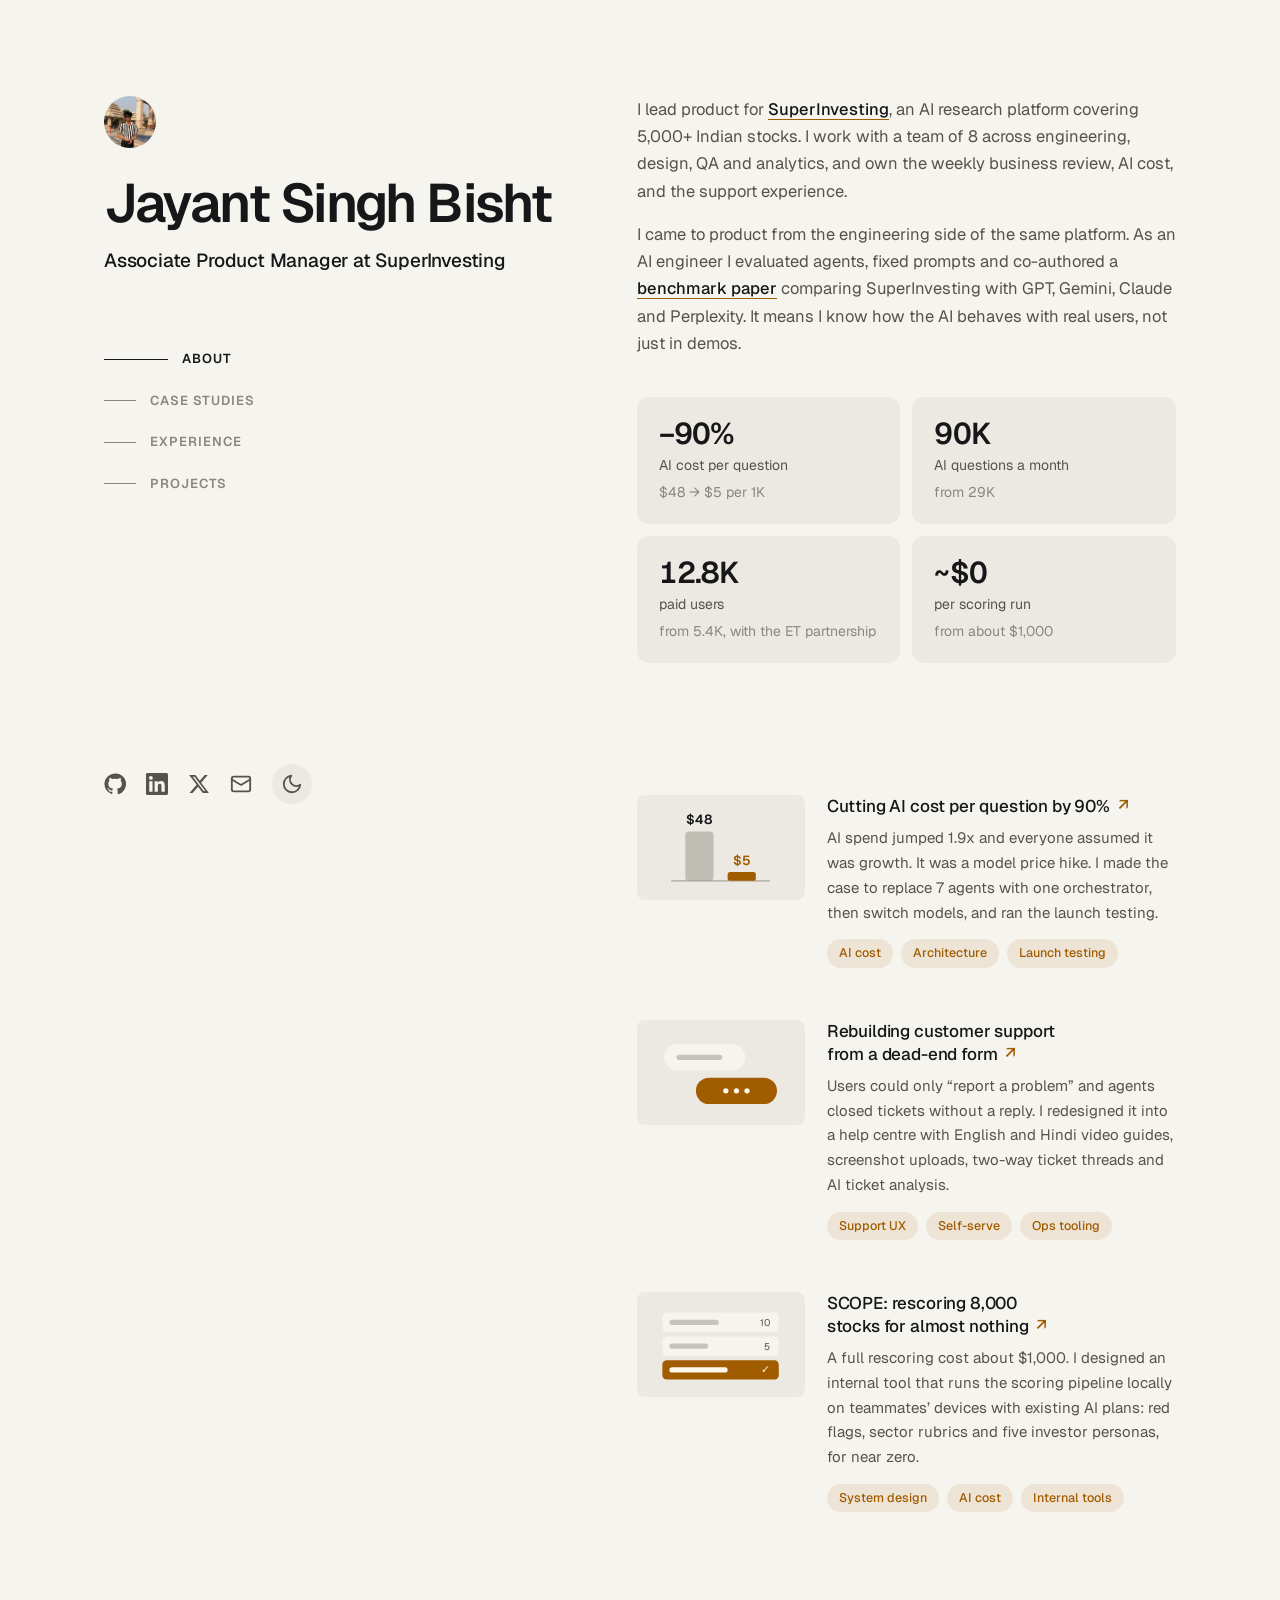
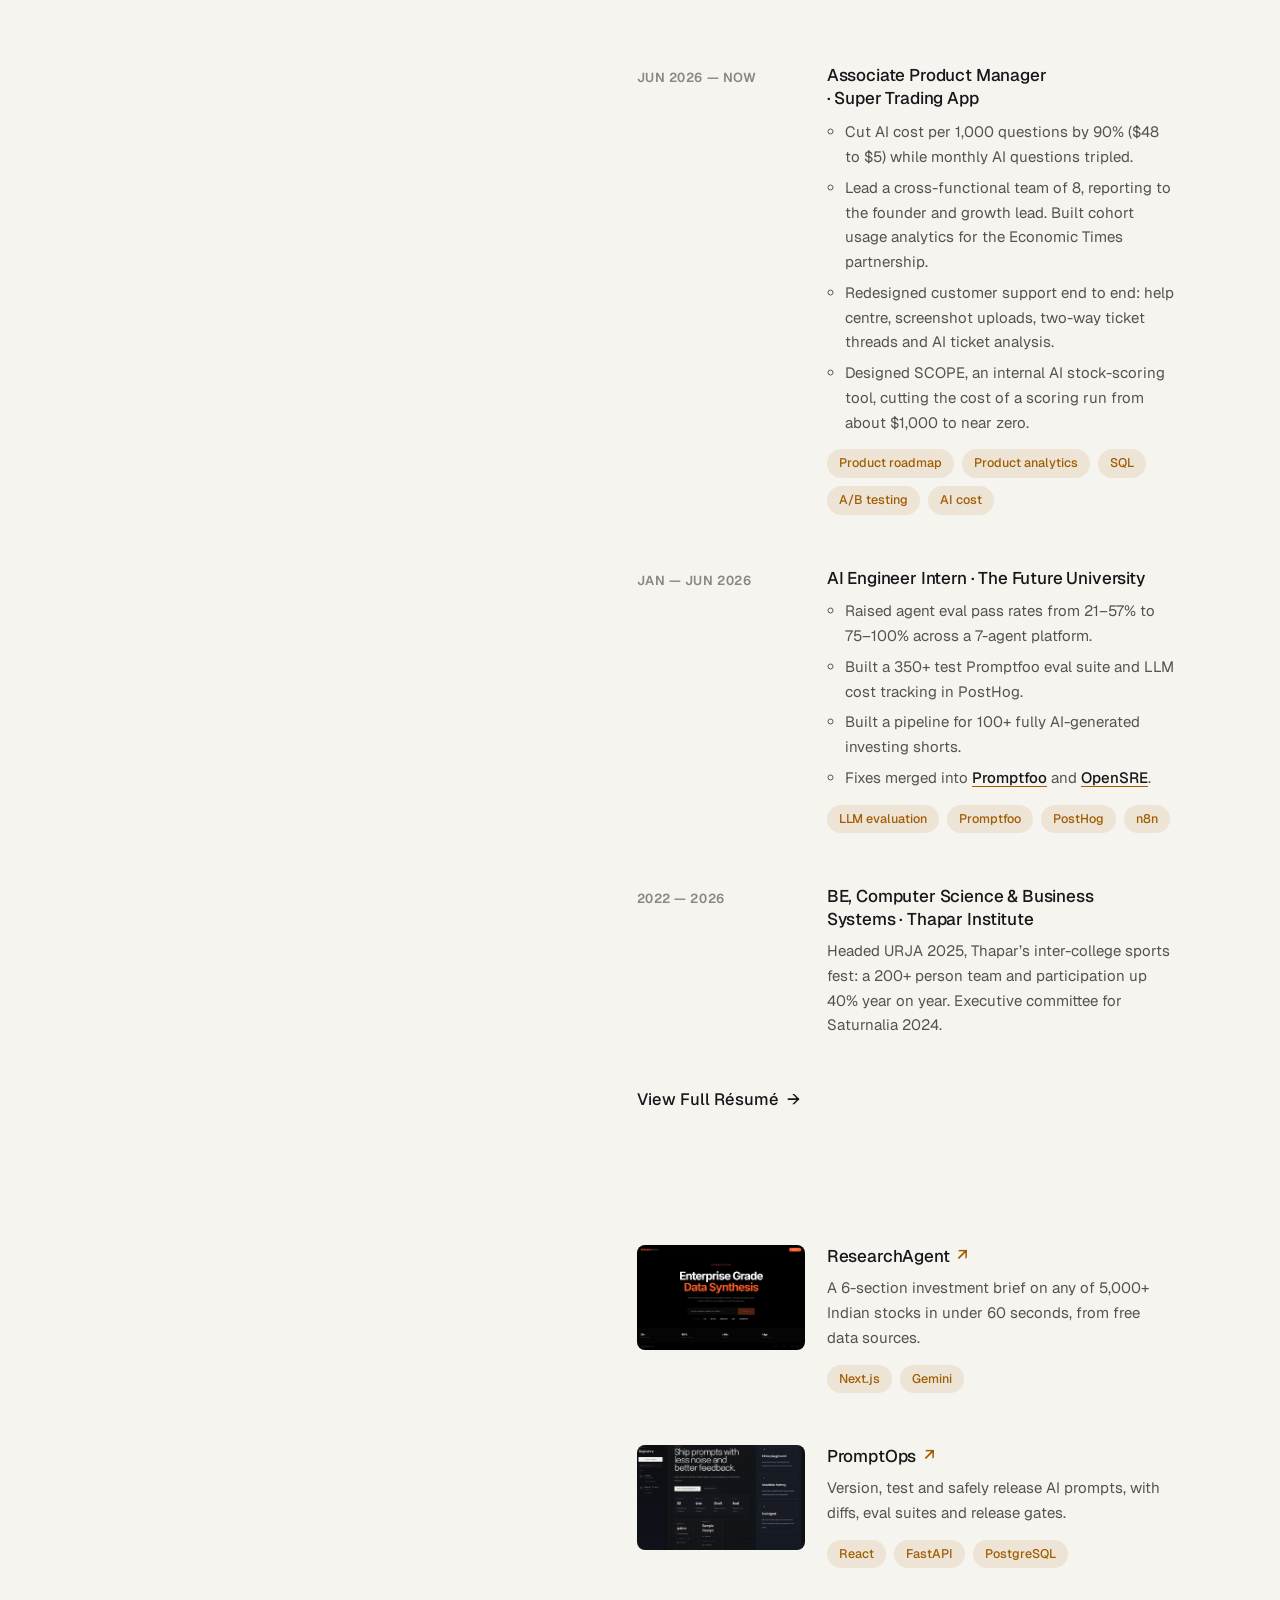
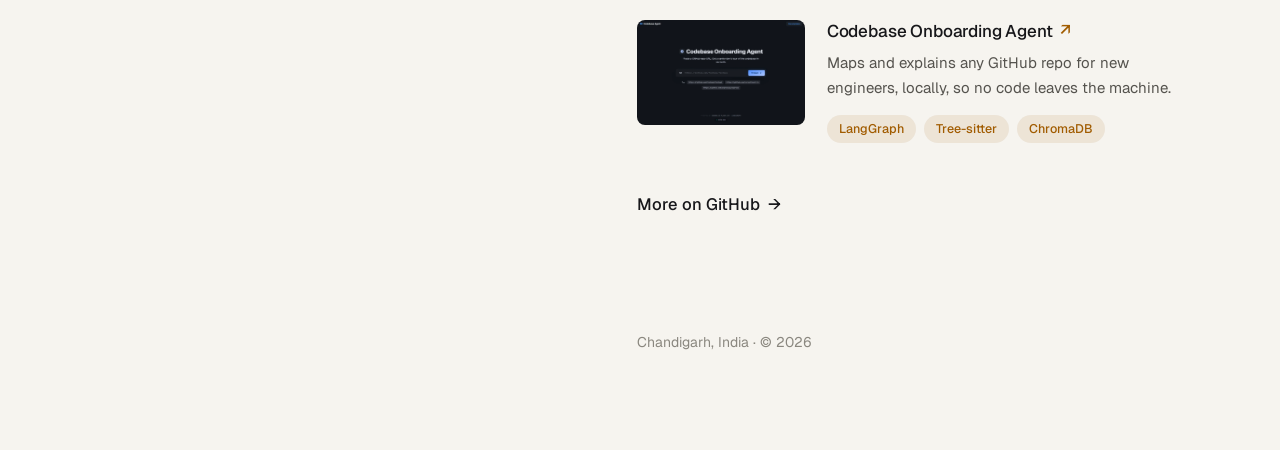
==== index.html @ 4f61b699 "Add link-preview image and social meta tags Co-Authored-By: Claude Opus 5.5 <noreply@anthropic.com>" ====
<!doctype html>
<html lang="en">
<head>
  <meta charset="utf-8" />
  <meta name="viewport" content="width=device-width, initial-scale=1" />
  <title>Jayant Singh Bisht</title>
  <meta name="description" content="Associate Product Manager at SuperInvesting, an AI research platform for 5,000+ Indian stocks." />
  <meta property="og:title" content="Jayant Singh Bisht" />
  <meta property="og:description" content="Associate Product Manager at SuperInvesting, an AI research platform for 5,000+ Indian stocks." />
  <meta property="og:type" content="website" />
  <meta property="og:url" content="https://jayantsinghbisht.vercel.app/" />
  <meta property="og:image" content="https://jayantsinghbisht.vercel.app/og.jpg" />
  <meta property="og:image:width" content="1200" />
  <meta property="og:image:height" content="627" />
  <meta name="twitter:card" content="summary_large_image" />
  <meta name="twitter:image" content="https://jayantsinghbisht.vercel.app/og.jpg" />
  <meta name="theme-color" content="#0c0d0f" />
  <script>try{const t=localStorage.getItem("theme");if(t==="light"||t==="dark")document.documentElement.dataset.theme=t}catch(e){}</script>
  <link rel="preconnect" href="https://fonts.googleapis.com" />
  <link rel="preconnect" href="https://fonts.gstatic.com" crossorigin />
  <link href="https://fonts.googleapis.com/css2?family=Geist:wght@400;500;600&display=swap" rel="stylesheet" />
  <link rel="stylesheet" href="/styles.css" />
  <link rel="icon" href="/img/jayant.jpg" />
  <script src="/site.js" defer></script>
</head>
<body>
<a class="skip" href="#main">Skip to Content</a>

<div class="shell">
  <header class="side" data-stagger>
    <div>
      <div class="who" data-reveal>
        <img src="/img/jayant.jpg" width="52" height="52" alt="" />
      </div>
      <h1 data-reveal>Jayant Singh Bisht</h1>
      <p class="role" data-reveal>Associate Product Manager at SuperInvesting</p>
      <nav aria-label="Sections">
        <ul class="toc" data-reveal>
          <li><a href="#about">About</a></li>
          <li><a href="#work">Case Studies</a></li>
          <li><a href="#experience">Experience</a></li>
          <li><a href="#projects">Projects</a></li>
        </ul>
      </nav>
    </div>
    <ul class="socials" aria-label="Elsewhere" data-reveal>
      <li><a href="https://github.com/KindaJayant" target="_blank" rel="noopener" aria-label="GitHub"><svg viewBox="0 0 24 24" fill="currentColor" aria-hidden="true"><path d="M12 .5a11.5 11.5 0 0 0-3.64 22.41c.58.1.79-.25.79-.56v-2c-3.2.7-3.88-1.37-3.88-1.37-.52-1.33-1.28-1.69-1.28-1.69-1.05-.71.08-.7.08-.7 1.16.08 1.77 1.19 1.77 1.19 1.03 1.77 2.71 1.26 3.37.96.1-.75.4-1.26.73-1.55-2.55-.29-5.24-1.28-5.24-5.69 0-1.26.45-2.28 1.18-3.09-.12-.29-.51-1.46.11-3.05 0 0 .97-.31 3.17 1.18a11 11 0 0 1 5.77 0c2.2-1.49 3.17-1.18 3.17-1.18.63 1.59.23 2.76.11 3.05.74.81 1.18 1.83 1.18 3.09 0 4.42-2.69 5.39-5.26 5.68.41.36.78 1.06.78 2.14v3.17c0 .31.21.67.8.56A11.5 11.5 0 0 0 12 .5Z"/></svg></a></li>
      <li><a href="https://www.linkedin.com/in/jayantsinghbisht/" target="_blank" rel="noopener" aria-label="LinkedIn"><svg viewBox="0 0 24 24" fill="currentColor" aria-hidden="true"><path d="M20.45 20.45h-3.56v-5.57c0-1.33-.02-3.04-1.85-3.04-1.86 0-2.14 1.45-2.14 2.95v5.66H9.35V9h3.41v1.56h.05c.48-.9 1.64-1.85 3.37-1.85 3.6 0 4.27 2.37 4.27 5.46v6.28ZM5.34 7.43a2.06 2.06 0 1 1 0-4.13 2.06 2.06 0 0 1 0 4.13ZM7.12 20.45H3.56V9h3.56v11.45ZM22.22 0H1.77C.79 0 0 .77 0 1.73v20.54C0 23.23.79 24 1.77 24h20.45c.98 0 1.78-.77 1.78-1.73V1.73C24 .77 23.2 0 22.22 0Z"/></svg></a></li>
      <li><a href="https://x.com/kindajayant" target="_blank" rel="noopener" aria-label="X"><svg viewBox="0 0 24 24" fill="currentColor" aria-hidden="true"><path d="M18.24 2.25h3.31l-7.23 8.26 8.5 11.24h-6.66l-5.21-6.82-5.97 6.82H1.67l7.73-8.84L1.25 2.25h6.83l4.71 6.23 5.45-6.23Zm-1.16 17.52h1.83L7.08 4.13H5.12l11.96 15.64Z"/></svg></a></li>
      <li><a href="mailto:iamjayant246@gmail.com" aria-label="Email"><svg viewBox="0 0 24 24" fill="none" stroke="currentColor" stroke-width="2" stroke-linecap="round" stroke-linejoin="round" aria-hidden="true"><rect x="2" y="4" width="20" height="16" rx="2"/><path d="m22 7-10 6L2 7"/></svg></a></li>
      <li><button class="theme-toggle" type="button" aria-label="Switch theme"><svg class="moon" viewBox="0 0 24 24" fill="none" stroke="currentColor" stroke-width="2" stroke-linecap="round" stroke-linejoin="round" aria-hidden="true"><path d="M21 12.8A9 9 0 1 1 11.2 3a7 7 0 0 0 9.8 9.8Z"/></svg><svg class="sun" viewBox="0 0 24 24" fill="none" stroke="currentColor" stroke-width="2" stroke-linecap="round" stroke-linejoin="round" aria-hidden="true"><circle cx="12" cy="12" r="4"/><path d="M12 2v2M12 20v2M4.9 4.9l1.4 1.4M17.7 17.7l1.4 1.4M2 12h2M20 12h2M4.9 19.1l1.4-1.4M17.7 6.3l1.4-1.4"/></svg></button></li>
    </ul>
  </header>

  <main id="main" class="content">
    <section id="about" class="block about" aria-label="About" data-stagger>
      <h2 class="block-title">About</h2>
      <p data-reveal>I lead product for <a href="https://superinvesting.ai" target="_blank" rel="noopener" translate="no">SuperInvesting</a>, an AI research platform covering 5,000+ Indian stocks. I work with a team of 8 across engineering, design, QA and analytics, and own the weekly business review, AI cost, and the support experience.</p>
      <p data-reveal>I came to product from the engineering side of the same platform. As an AI engineer I evaluated agents, fixed prompts and co-authored a <a href="https://arxiv.org/abs/2603.08704" target="_blank" rel="noopener">benchmark paper</a> comparing SuperInvesting with GPT, Gemini, Claude and Perplexity. It means I know how the AI behaves with real users, not just in demos.</p>
      <div class="stats" data-reveal>
        <div class="stat"><strong class="num">−90%</strong><span>AI cost per question <span class="was">$48 → $5 per 1K</span></span></div>
        <div class="stat"><strong class="num">90K</strong><span>AI questions a month <span class="was">from 29K</span></span></div>
        <div class="stat"><strong class="num">12.8K</strong><span>paid users <span class="was">from 5.4K, with the ET partnership</span></span></div>
        <div class="stat"><strong class="num">~$0</strong><span>per scoring run <span class="was">from about $1,000</span></span></div>
      </div>
    </section>

    <section id="work" class="block" aria-label="Case studies">
      <h2 class="block-title">Case Studies</h2>
      <ul class="cards" data-stagger>
        <li class="card" data-reveal>
          <div class="thumb viz" aria-hidden="true"><svg viewBox="0 0 160 100" aria-hidden="true"><line class="line" x1="24" y1="86" x2="136" y2="86"/><rect class="mute" x="40" y="30" width="32" height="56" rx="4"/><text class="big" x="56" y="22" text-anchor="middle" font-size="15">$48</text><rect class="acc" x="88" y="76" width="32" height="10" rx="3"/><text class="acc-t" x="104" y="68" text-anchor="middle" font-size="15">$5</text></svg></div>
          <div>
            <h3><a href="/case-studies/ai-cost.html">Cutting AI cost per question by 90% <span class="arrow" aria-hidden="true">↗</span></a></h3>
            <p>AI spend jumped 1.9x and everyone assumed it was growth. It was a model price hike. I made the case to replace 7 agents with one orchestrator, then switch models, and ran the launch testing.</p>
            <ul class="chips"><li>AI cost</li><li>Architecture</li><li>Launch testing</li></ul>
          </div>
        </li>
        <li class="card" data-reveal>
          <div class="thumb viz" aria-hidden="true"><svg viewBox="0 0 160 100" aria-hidden="true"><rect class="tile" x="16" y="16" width="92" height="30" rx="15"/><rect class="mute" x="30" y="28" width="52" height="6" rx="3"/><rect class="acc" x="52" y="54" width="92" height="30" rx="15"/><circle class="dot" cx="86" cy="69" r="3"/><circle class="dot" cx="98" cy="69" r="3"/><circle class="dot" cx="110" cy="69" r="3"/></svg></div>
          <div>
            <h3><a href="/case-studies/help-support.html">Rebuilding customer support from a dead-end form <span class="arrow" aria-hidden="true">↗</span></a></h3>
            <p>Users could only “report a problem” and agents closed tickets without a reply. I redesigned it into a help centre with English and Hindi video guides, screenshot uploads, two-way ticket threads and AI ticket analysis.</p>
            <ul class="chips"><li>Support UX</li><li>Self-serve</li><li>Ops tooling</li></ul>
          </div>
        </li>
        <li class="card" data-reveal>
          <div class="thumb viz" aria-hidden="true"><svg viewBox="0 0 160 100" aria-hidden="true"><rect class="tile" x="14" y="12" width="132" height="22" rx="5"/><text x="136" y="27" text-anchor="end" font-size="11">10</text><rect class="mute" x="22" y="20" width="56" height="6" rx="3"/><rect class="tile" x="14" y="39" width="132" height="22" rx="5"/><text x="136" y="54" text-anchor="end" font-size="11">5</text><rect class="mute" x="22" y="47" width="44" height="6" rx="3"/><rect class="acc" x="14" y="66" width="132" height="22" rx="5"/><text class="on-acc" x="136" y="81" text-anchor="end" font-size="12">✓</text><rect class="dot" x="22" y="74" width="66" height="6" rx="3"/></svg></div>
          <div>
            <h3><a href="/case-studies/stock-scoring.html">SCOPE: rescoring 8,000 stocks for almost nothing <span class="arrow" aria-hidden="true">↗</span></a></h3>
            <p>A full rescoring cost about $1,000. I designed an internal tool that runs the scoring pipeline locally on teammates’ devices with existing AI plans: red flags, sector rubrics and five investor personas, for near zero.</p>
            <ul class="chips"><li>System design</li><li>AI cost</li><li>Internal tools</li></ul>
          </div>
        </li>
      </ul>
    </section>

    <section id="experience" class="block" aria-label="Experience">
      <h2 class="block-title">Experience</h2>
      <ul class="cards" data-stagger>
        <li class="card" data-reveal>
          <div class="aside num">Jun 2026 — Now</div>
          <div>
            <h3>Associate Product Manager · Super Trading App</h3>
            <ul class="points">
              <li>Cut AI cost per 1,000 questions by 90% ($48 to $5) while monthly AI questions tripled.</li>
              <li>Lead a cross-functional team of 8, reporting to the founder and growth lead. Built cohort usage analytics for the Economic Times partnership.</li>
              <li>Redesigned customer support end to end: help centre, screenshot uploads, two-way ticket threads and AI ticket analysis.</li>
              <li>Designed SCOPE, an internal AI stock-scoring tool, cutting the cost of a scoring run from about $1,000 to near zero.</li>
            </ul>
            <ul class="chips"><li>Product roadmap</li><li>Product analytics</li><li>SQL</li><li>A/B testing</li><li>AI cost</li></ul>
          </div>
        </li>
        <li class="card" data-reveal>
          <div class="aside num">Jan — Jun 2026</div>
          <div>
            <h3>AI Engineer Intern · The Future University</h3>
            <ul class="points">
              <li>Raised agent eval pass rates from 21–57% to 75–100% across a 7-agent platform.</li>
              <li>Built a 350+ test Promptfoo eval suite and LLM cost tracking in PostHog.</li>
              <li>Built a pipeline for 100+ fully AI-generated investing shorts.</li>
              <li>Fixes merged into <a class="inline-link" href="https://github.com/promptfoo/promptfoo/pull/8330" target="_blank" rel="noopener" translate="no">Promptfoo</a> and <a class="inline-link" href="https://github.com/Tracer-Cloud/opensre/pull/297" target="_blank" rel="noopener" translate="no">OpenSRE</a>.</li>
            </ul>
            <ul class="chips"><li>LLM evaluation</li><li>Promptfoo</li><li>PostHog</li><li>n8n</li></ul>
          </div>
        </li>
        <li class="card" data-reveal>
          <div class="aside num">2022 — 2026</div>
          <div>
            <h3>BE, Computer Science &amp; Business Systems · Thapar Institute</h3>
            <p>Headed URJA 2025, Thapar’s inter-college sports fest: a 200+ person team and participation up 40% year on year. Executive committee for Saturnalia 2024.</p>
          </div>
        </li>
      </ul>
      <a class="more" href="/Jayant_Singh_Bisht_Resume.pdf" target="_blank" rel="noopener">View Full Résumé <span aria-hidden="true">→</span></a>
    </section>

    <section id="projects" class="block" aria-label="Projects">
      <h2 class="block-title">Projects</h2>
      <ul class="cards" data-stagger>
        <li class="card" data-reveal>
          <div class="thumb"><img src="/img/researchagent.webp" width="1440" height="900" alt="" loading="lazy" /></div>
          <div>
            <h3><a href="https://analyst-project-ten.vercel.app/" target="_blank" rel="noopener">ResearchAgent <span class="arrow" aria-hidden="true">↗</span></a></h3>
            <p>A 6-section investment brief on any of 5,000+ Indian stocks in under 60 seconds, from free data sources.</p>
            <ul class="chips"><li>Next.js</li><li>Gemini</li></ul>
          </div>
        </li>
        <li class="card" data-reveal>
          <div class="thumb"><img src="/img/promptops.webp" width="1440" height="900" alt="" loading="lazy" /></div>
          <div>
            <h3><a href="https://prompt-ops-tool.vercel.app/" target="_blank" rel="noopener">PromptOps <span class="arrow" aria-hidden="true">↗</span></a></h3>
            <p>Version, test and safely release AI prompts, with diffs, eval suites and release gates.</p>
            <ul class="chips"><li>React</li><li>FastAPI</li><li>PostgreSQL</li></ul>
          </div>
        </li>
        <li class="card" data-reveal>
          <div class="thumb"><img src="/img/onboarding.webp" width="1440" height="900" alt="" loading="lazy" /></div>
          <div>
            <h3><a href="https://codebase-onboarding-agent-r6wv.onrender.com/" target="_blank" rel="noopener">Codebase Onboarding Agent <span class="arrow" aria-hidden="true">↗</span></a></h3>
            <p>Maps and explains any GitHub repo for new engineers, locally, so no code leaves the machine.</p>
            <ul class="chips"><li>LangGraph</li><li>Tree-sitter</li><li>ChromaDB</li></ul>
          </div>
        </li>
      </ul>
      <a class="more" href="https://github.com/KindaJayant" target="_blank" rel="noopener">More on GitHub <span aria-hidden="true">→</span></a>
    </section>

    <p class="foot">Chandigarh, India · © 2026</p>
  </main>
</div>
</body>
</html>
---- styles.css ----
:root {
  color-scheme: dark;
  --ground: #0c0d0f;
  --raise: #15171a;
  --ink: #e9e7e2;
  --soft: #a3a19b;
  --dim: #6d6b66;
  --accent: #f2b544;
  --accent-ink: #1a1408;
  --chip: rgba(242, 181, 68, 0.12);
  --font: "Geist", ui-sans-serif, system-ui, -apple-system, "Segoe UI", sans-serif;
}

/* Light theme: follows the system unless the visitor picked one with the toggle. */
@media (prefers-color-scheme: light) {
  :root:not([data-theme="dark"]) {
    color-scheme: light;
    --ground: #f6f4ef;
    --raise: #ece9e2;
    --ink: #17171a;
    --soft: #55534e;
    --dim: #8a877f;
    --accent: #a15c00;
    --accent-ink: #fff8ec;
    --chip: rgba(161, 92, 0, 0.1);
  }
}
:root[data-theme="light"] {
  color-scheme: light;
  --ground: #f6f4ef;
  --raise: #ece9e2;
  --ink: #17171a;
  --soft: #55534e;
  --dim: #8a877f;
  --accent: #a15c00;
  --accent-ink: #fff8ec;
  --chip: rgba(161, 92, 0, 0.1);
}

/* Theme toggle */
.theme-toggle {
  display: inline-grid; place-items: center; width: 40px; height: 40px; border-radius: 999px;
  background: var(--raise); color: var(--soft); border: 0; cursor: pointer;
  transition: color 0.2s, transform 0.2s;
}
.theme-toggle:hover { color: var(--ink); transform: rotate(-15deg); }
.theme-toggle svg { width: 18px; height: 18px; }
.theme-toggle .sun { display: none; }
:root[data-theme-resolved="dark"] .theme-toggle .sun { display: block; }
:root[data-theme-resolved="dark"] .theme-toggle .moon { display: none; }
.article-top { display: flex; justify-content: space-between; align-items: center; }
body { transition: background-color 0.25s, color 0.25s; }

*, *::before, *::after { box-sizing: border-box; margin: 0; padding: 0; }
html { -webkit-text-size-adjust: 100%; scroll-behavior: smooth; }
@media (pointer: fine) { html { overscroll-behavior: none; } }

body {
  background: var(--ground);
  color: var(--soft);
  font-family: var(--font);
  font-size: 16.5px;
  line-height: 1.65;
  -webkit-font-smoothing: antialiased;
  touch-action: manipulation;
  -webkit-tap-highlight-color: transparent;
}

img { display: block; max-width: 100%; height: auto; }
a { color: inherit; text-decoration: none; }
:focus-visible { outline: 2px solid var(--accent); outline-offset: 4px; border-radius: 4px; }
h1, h2, h3 { color: var(--ink); font-weight: 600; text-wrap: balance; }
p { text-wrap: pretty; }
strong { color: var(--ink); font-weight: 500; }
.num { font-variant-numeric: tabular-nums; }

.skip {
  position: absolute; left: 16px; top: -100px; z-index: 50;
  background: var(--accent); color: var(--accent-ink); padding: 10px 16px; border-radius: 6px; font-weight: 600;
}
.skip:focus { top: 16px; }

/* Layout */
.shell {
  position: relative; z-index: 1;
  max-width: 1200px; margin: 0 auto; padding: 0 clamp(24px, 5vw, 64px);
  display: grid; grid-template-columns: minmax(0, 1fr) minmax(0, 1.15fr); gap: 64px;
}

.side {
  position: sticky; top: 0; height: 100vh; height: 100svh;
  display: flex; flex-direction: column; justify-content: space-between;
  padding-block: 96px;
}
.side .who { display: flex; align-items: center; gap: 14px; }
.side .who img { width: 52px; height: 52px; border-radius: 50%; object-fit: cover; object-position: 50% 25%; }
.side h1 { font-size: clamp(40px, 4.6vw, 54px); line-height: 1.02; letter-spacing: -0.035em; margin-top: 28px; }
.side .role { color: var(--ink); font-size: 19px; font-weight: 500; margin-top: 14px; letter-spacing: -0.01em; }
.side .line { margin-top: 14px; max-width: 32ch; }

.toc { list-style: none; margin-top: 64px; display: grid; gap: 4px; }
.toc a {
  display: inline-flex; align-items: center; gap: 14px; padding-block: 8px;
  font-size: 13px; font-weight: 600; letter-spacing: 0.08em; text-transform: uppercase; color: var(--dim);
  transition: color 0.2s;
}
.toc a::before {
  content: ""; height: 1px; width: 32px; background: currentColor;
  transition: width 0.25s cubic-bezier(.2,.7,.2,1), background-color 0.2s;
}
.toc a:hover, .toc a[aria-current="true"] { color: var(--ink); }
.toc a:hover::before, .toc a[aria-current="true"]::before { width: 64px; }

.socials { list-style: none; display: flex; gap: 20px; align-items: center; }
.socials a { color: var(--soft); transition: color 0.2s, transform 0.2s; }
.socials a:hover { color: var(--ink); transform: translateY(-2px); }
.socials svg { width: 22px; height: 22px; display: block; }

/* Content column */
.content { padding-block: 96px; }
.block { scroll-margin-top: 96px; }
.block + .block { margin-top: 112px; }
.block-title { display: none; }

.about p + p { margin-top: 16px; }
.about a, .inline-link {
  color: var(--ink); font-weight: 500;
  background-image: linear-gradient(var(--accent), var(--accent));
  background-size: 100% 1px; background-position: 0 100%; background-repeat: no-repeat;
  transition: color 0.2s;
}
.about a:hover, .inline-link:hover { color: var(--accent); }

/* Stats */
.stats { display: grid; grid-template-columns: repeat(2, 1fr); gap: 12px; margin-top: 40px; }
.stat { background: var(--raise); border-radius: 12px; padding: 20px 22px; }
.stat strong { display: block; font-size: 30px; font-weight: 600; letter-spacing: -0.03em; line-height: 1.1; }
.stat span { display: block; font-size: 14px; margin-top: 4px; }
.stat .was { color: var(--dim); }

/* Cards (case studies, experience, projects) */
.cards { list-style: none; display: grid; gap: 12px; }
.card {
  position: relative; display: grid; grid-template-columns: 168px 1fr; gap: 22px;
  padding: 20px; margin-inline: -20px; border-radius: 12px;
  transition: background-color 0.25s, transform 0.25s cubic-bezier(.2,.7,.2,1);
}
.cards:hover .card { opacity: 0.55; }
.cards .card:hover { opacity: 1; background: var(--raise); }
.card { transition: opacity 0.25s, background-color 0.25s; }
.card .aside { font-size: 13px; font-weight: 600; letter-spacing: 0.04em; text-transform: uppercase; color: var(--dim); padding-top: 3px; }
.card .thumb { border-radius: 8px; overflow: hidden; background: var(--raise); align-self: start; aspect-ratio: 16 / 10; }
.card .thumb img { width: 100%; height: 100%; object-fit: cover; object-position: top; }
.card h3 { font-size: 17px; font-weight: 500; line-height: 1.35; letter-spacing: -0.01em; }
.card h3 a::after { content: ""; position: absolute; inset: 0; border-radius: 12px; }
.card h3 .arrow { display: inline-block; margin-left: 4px; transition: transform 0.2s; color: var(--accent); }
.card:hover h3 { color: var(--accent); }
.card:hover h3 .arrow { transform: translate(3px, -3px); }
.card p { margin-top: 8px; font-size: 15px; }
.card .sub { color: var(--dim); font-size: 15px; margin-top: 2px; }
.card ul.points { margin-top: 10px; padding-left: 18px; font-size: 15px; display: grid; gap: 6px; }
.chips { list-style: none; display: flex; flex-wrap: wrap; gap: 8px; margin-top: 14px; }
.chips li { background: var(--chip); color: var(--accent); font-size: 12.5px; font-weight: 500; padding: 4px 12px; border-radius: 999px; }
.result { color: var(--ink); font-weight: 600; }

.more { display: inline-flex; align-items: center; gap: 8px; margin-top: 28px; color: var(--ink); font-weight: 500; }
.more span { transition: transform 0.2s; }
.more:hover span { transform: translateX(4px); }
.more:hover { color: var(--accent); }

.foot { margin-top: 112px; font-size: 14px; color: var(--dim); max-width: 46ch; }

/* Article (case study pages) */
.article-wrap { position: relative; z-index: 1; max-width: 760px; margin: 0 auto; padding: 72px 24px 96px; }
.back { display: inline-flex; gap: 8px; color: var(--soft); font-weight: 500; transition: color 0.2s; }
.back:hover { color: var(--accent); }
.article h1 { font-size: clamp(34px, 5vw, 50px); line-height: 1.06; letter-spacing: -0.035em; margin-top: 40px; }
.article .lede { font-size: 19px; color: var(--soft); margin-top: 18px; }
.facts { display: grid; grid-template-columns: repeat(3, 1fr); gap: 12px; margin-block: 44px; }
.facts div { background: var(--raise); border-radius: 12px; padding: 18px 20px; }
.facts strong { display: block; font-size: 22px; letter-spacing: -0.02em; font-weight: 600; }
.facts span { display: block; font-size: 14px; margin-top: 4px; }
.article h2 { font-size: 22px; letter-spacing: -0.02em; margin: 48px 0 12px; }
.article h3 { font-size: 17px; margin: 24px 0 6px; }
.article p { margin-bottom: 14px; }
.article ol, .article ul { padding-left: 20px; margin-bottom: 14px; display: grid; gap: 8px; }
.article strong { font-weight: 600; }
.article .pull { border-left: 2px solid var(--accent); padding-left: 18px; margin-block: 32px; font-size: 19px; color: var(--ink); }
.article figure { margin-block: 36px; }
.article figure img { border-radius: 12px; }
.article figcaption { color: var(--dim); font-size: 14px; margin-top: 10px; }
.article .prose a:not(.back) { color: var(--ink); text-decoration: underline; text-decoration-color: var(--accent); text-underline-offset: 3px; }
.pager { display: flex; justify-content: space-between; gap: 16px; flex-wrap: wrap; margin-top: 56px; font-weight: 500; }
.page-foot { margin-top: 72px; display: flex; justify-content: space-between; gap: 16px; flex-wrap: wrap; font-size: 14px; color: var(--dim); }
.page-foot a { color: var(--soft); }
.page-foot a:hover { color: var(--accent); }

/* Reveal */
.js [data-reveal] { opacity: 0; transform: translateY(14px); }
.js [data-reveal].in {
  opacity: 1; transform: none;
  transition: opacity 0.7s ease, transform 0.7s cubic-bezier(.2,.7,.2,1);
  transition-delay: calc(var(--i, 0) * 70ms);
}

@media (prefers-reduced-motion: reduce) {
  html { scroll-behavior: auto; }
  .js [data-reveal] { opacity: 1; transform: none; }
  *, *::before, *::after { transition-duration: 0.01ms !important; }
}

/* Tablet & mobile: single column, header scrolls away, section titles appear */
@media (max-width: 1000px) {
  .shell { grid-template-columns: minmax(0, 1fr); gap: 0; }
  .side { position: static; height: auto; padding-block: 64px 24px; }
  .toc { display: none; }
  .socials { margin-top: 28px; }
  .content { padding-top: 32px; }
  .block-title {
    display: block; position: sticky; top: 0; z-index: 5;
    margin-inline: calc(-1 * clamp(24px, 5vw, 64px)); padding: 16px clamp(24px, 5vw, 64px); margin-bottom: 16px;
    background: color-mix(in srgb, var(--ground) 88%, transparent); backdrop-filter: blur(8px);
    font-size: 13px; font-weight: 600; letter-spacing: 0.08em; text-transform: uppercase; color: var(--ink);
  }
  .block + .block { margin-top: 80px; }
  .cards:hover .card { opacity: 1; }
}

@media (max-width: 560px) {
  .card { grid-template-columns: minmax(0, 1fr); gap: 12px; }
  .card .thumb { max-width: 220px; }
  .facts { grid-template-columns: 1fr; }
}

/* Case-study visuals: drawn with theme tokens so they follow light/dark mode */
.viz { background: var(--raise); border-radius: 8px; aspect-ratio: 16 / 10; display: grid; place-items: center; padding: 8% 12%; color: var(--dim); }
.viz svg { width: 100%; height: 100%; overflow: visible; }
.viz .ink { fill: var(--ink); }
.viz .mute { fill: var(--dim); opacity: 0.45; }
.viz .acc { fill: var(--accent); }
.viz .line { stroke: var(--dim); stroke-opacity: 0.5; stroke-width: 2; fill: none; }
.viz .line-acc { stroke: var(--accent); stroke-width: 2.5; fill: none; }
.viz text { font-family: var(--font); fill: var(--soft); }
.viz text.big { fill: var(--ink); font-weight: 600; }
.viz text.acc-t { fill: var(--accent); font-weight: 600; }
.cover-viz { margin-block: 40px 0; padding: 7% 9%; border-radius: 14px; }
.viz .tile { fill: var(--ground); }
.viz .tile.dead { fill: var(--ground); opacity: 0.6; }
.viz text.on-acc { fill: var(--accent-ink); font-weight: 600; }
.viz text.strike { fill: var(--dim); text-decoration: line-through; }
.viz .dot { fill: var(--accent-ink); }
.card .thumb.viz { padding: 6% 8%; }
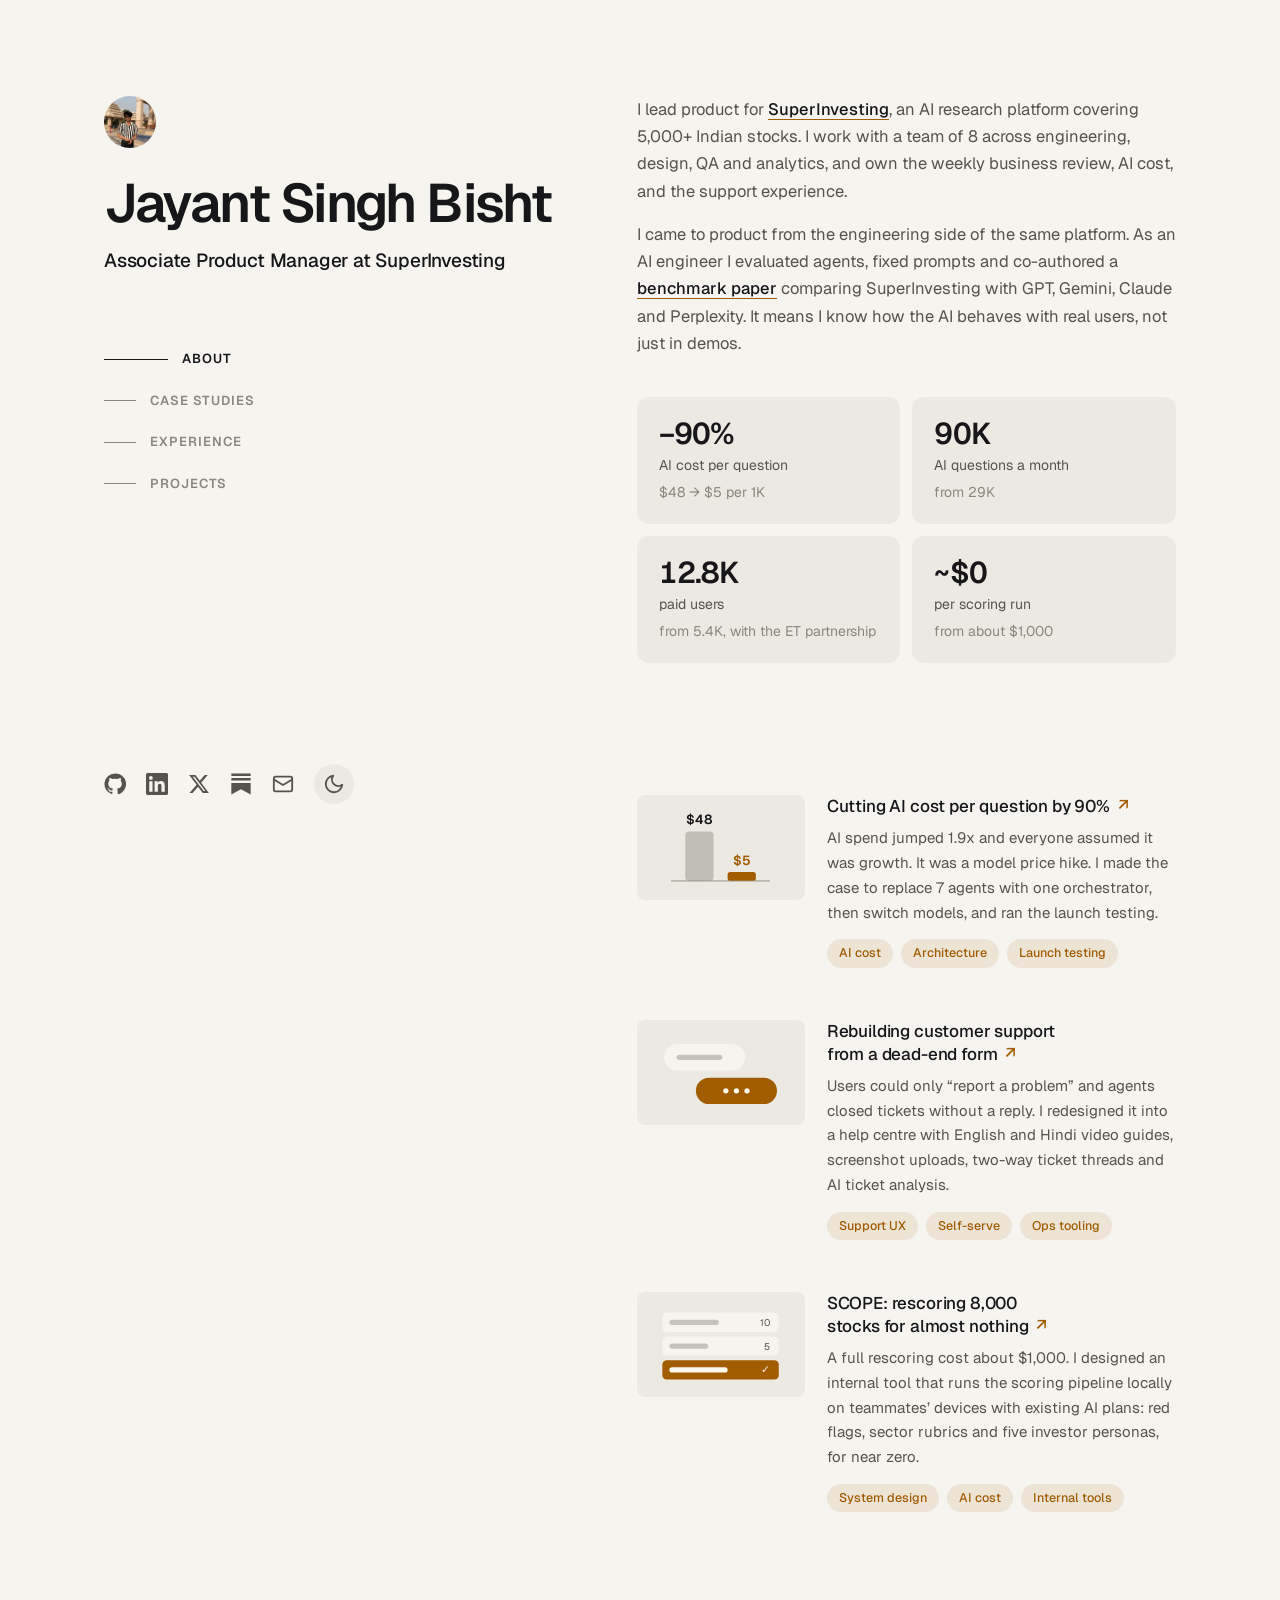
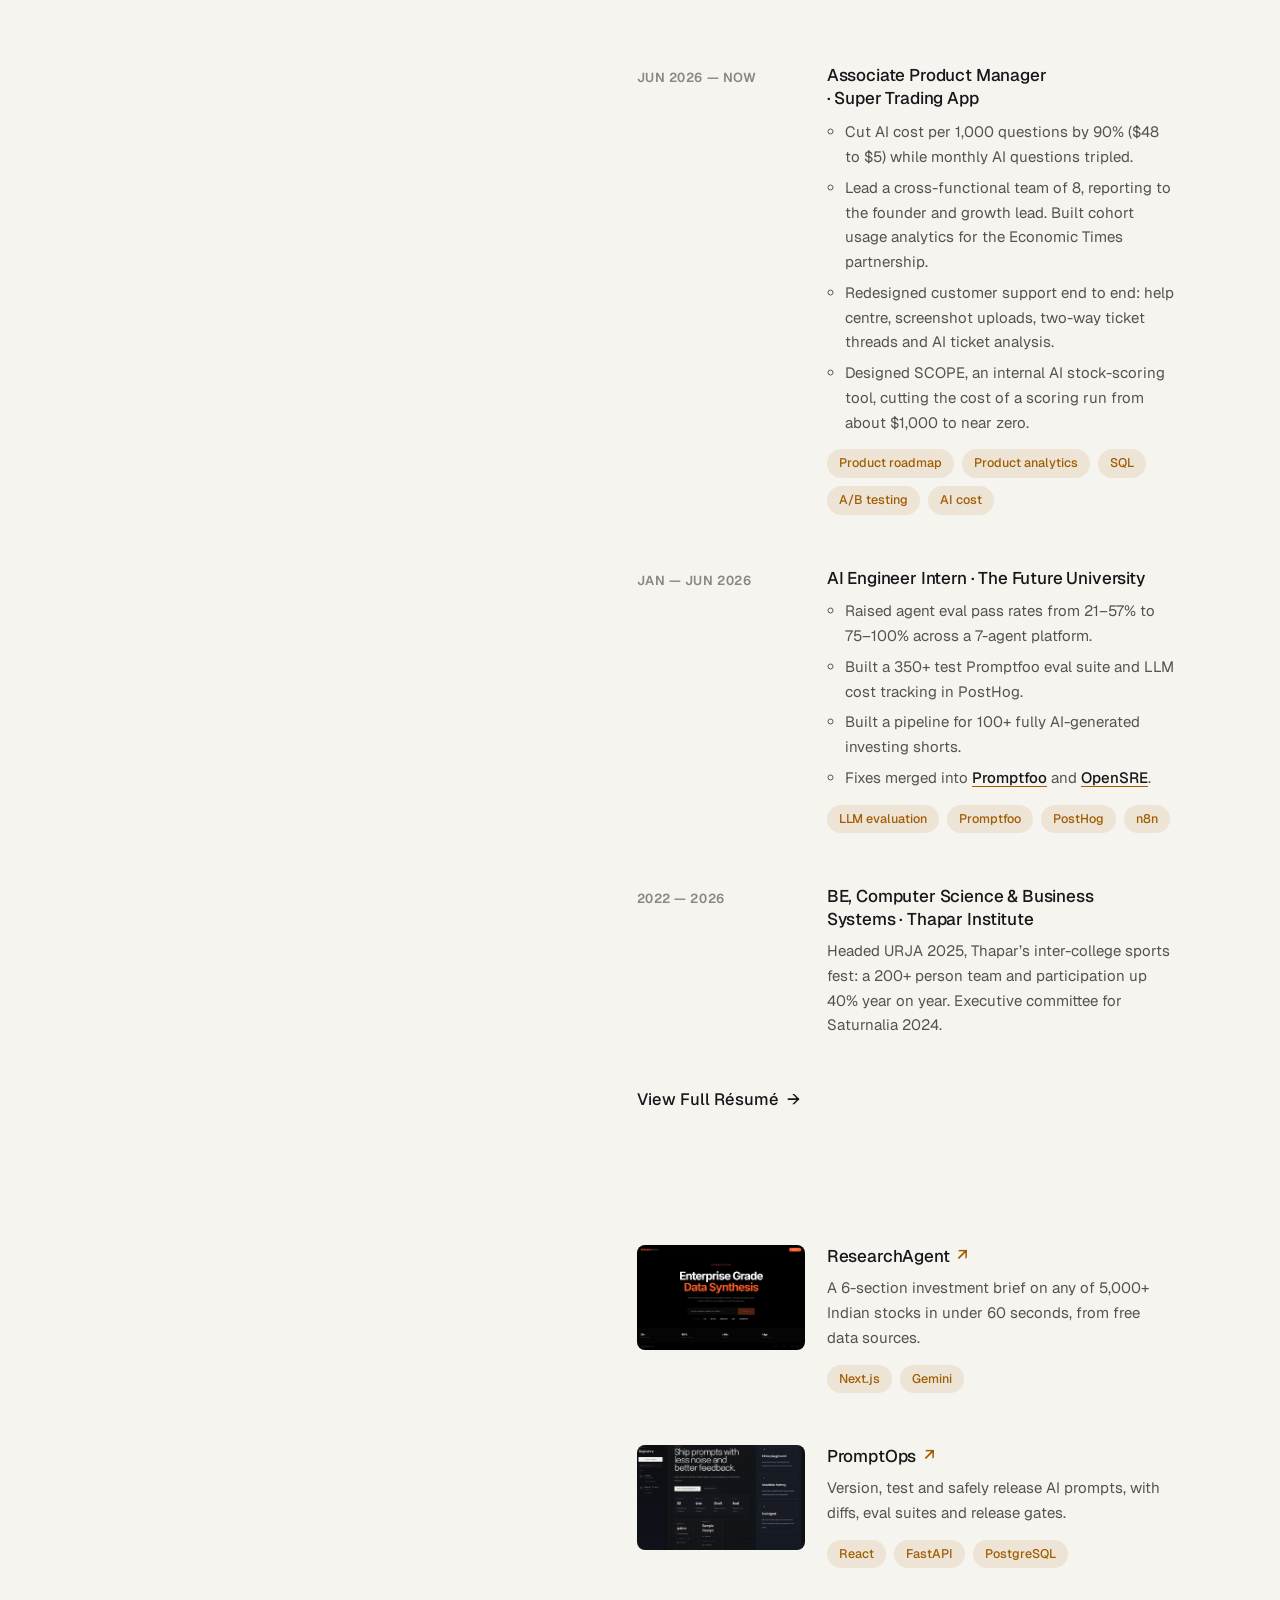
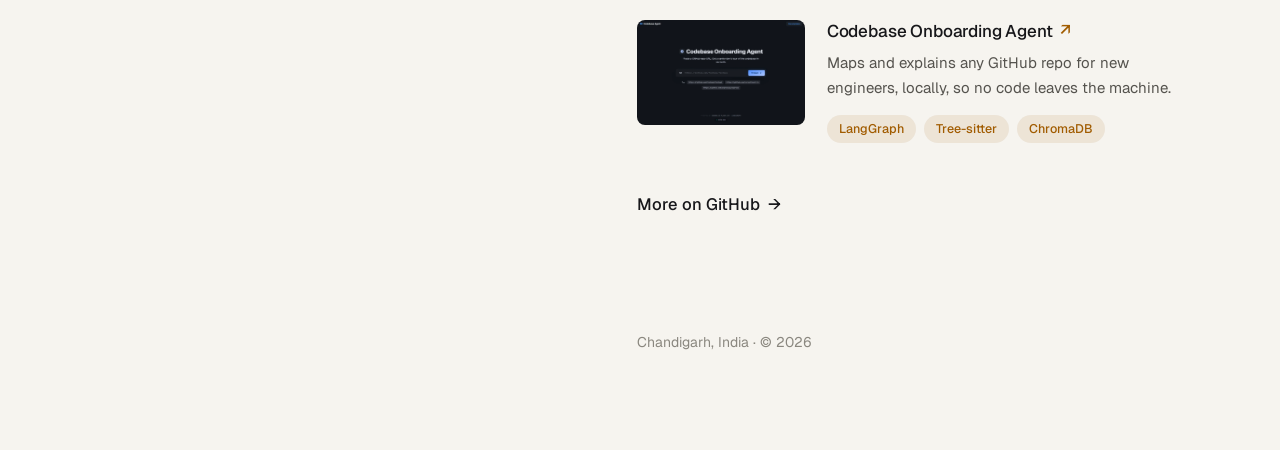
==== commit 5877fa5c: "Add Substack link to sidebar Co-Authored-By: Claude Opus 5.5 <noreply@anthropic.com>" ====
--- a/index.html
+++ b/index.html
@@ -47,6 +47,7 @@
       <li><a href="https://github.com/KindaJayant" target="_blank" rel="noopener" aria-label="GitHub"><svg viewBox="0 0 24 24" fill="currentColor" aria-hidden="true"><path d="M12 .5a11.5 11.5 0 0 0-3.64 22.41c.58.1.79-.25.79-.56v-2c-3.2.7-3.88-1.37-3.88-1.37-.52-1.33-1.28-1.69-1.28-1.69-1.05-.71.08-.7.08-.7 1.16.08 1.77 1.19 1.77 1.19 1.03 1.77 2.71 1.26 3.37.96.1-.75.4-1.26.73-1.55-2.55-.29-5.24-1.28-5.24-5.69 0-1.26.45-2.28 1.18-3.09-.12-.29-.51-1.46.11-3.05 0 0 .97-.31 3.17 1.18a11 11 0 0 1 5.77 0c2.2-1.49 3.17-1.18 3.17-1.18.63 1.59.23 2.76.11 3.05.74.81 1.18 1.83 1.18 3.09 0 4.42-2.69 5.39-5.26 5.68.41.36.78 1.06.78 2.14v3.17c0 .31.21.67.8.56A11.5 11.5 0 0 0 12 .5Z"/></svg></a></li>
       <li><a href="https://www.linkedin.com/in/jayantsinghbisht/" target="_blank" rel="noopener" aria-label="LinkedIn"><svg viewBox="0 0 24 24" fill="currentColor" aria-hidden="true"><path d="M20.45 20.45h-3.56v-5.57c0-1.33-.02-3.04-1.85-3.04-1.86 0-2.14 1.45-2.14 2.95v5.66H9.35V9h3.41v1.56h.05c.48-.9 1.64-1.85 3.37-1.85 3.6 0 4.27 2.37 4.27 5.46v6.28ZM5.34 7.43a2.06 2.06 0 1 1 0-4.13 2.06 2.06 0 0 1 0 4.13ZM7.12 20.45H3.56V9h3.56v11.45ZM22.22 0H1.77C.79 0 0 .77 0 1.73v20.54C0 23.23.79 24 1.77 24h20.45c.98 0 1.78-.77 1.78-1.73V1.73C24 .77 23.2 0 22.22 0Z"/></svg></a></li>
       <li><a href="https://x.com/kindajayant" target="_blank" rel="noopener" aria-label="X"><svg viewBox="0 0 24 24" fill="currentColor" aria-hidden="true"><path d="M18.24 2.25h3.31l-7.23 8.26 8.5 11.24h-6.66l-5.21-6.82-5.97 6.82H1.67l7.73-8.84L1.25 2.25h6.83l4.71 6.23 5.45-6.23Zm-1.16 17.52h1.83L7.08 4.13H5.12l11.96 15.64Z"/></svg></a></li>
+      <li><a href="https://kindajayant.substack.com" target="_blank" rel="noopener" aria-label="Substack"><svg viewBox="0 0 24 24" fill="currentColor" aria-hidden="true"><path d="M22.54 8.25H1.46V5.4h21.08v2.85ZM1.46 10.9v12.6L12 17.6l10.54 5.9V10.9H1.46ZM22.54.5H1.46v2.85h21.08V.5Z"/></svg></a></li>
       <li><a href="mailto:iamjayant246@gmail.com" aria-label="Email"><svg viewBox="0 0 24 24" fill="none" stroke="currentColor" stroke-width="2" stroke-linecap="round" stroke-linejoin="round" aria-hidden="true"><rect x="2" y="4" width="20" height="16" rx="2"/><path d="m22 7-10 6L2 7"/></svg></a></li>
       <li><button class="theme-toggle" type="button" aria-label="Switch theme"><svg class="moon" viewBox="0 0 24 24" fill="none" stroke="currentColor" stroke-width="2" stroke-linecap="round" stroke-linejoin="round" aria-hidden="true"><path d="M21 12.8A9 9 0 1 1 11.2 3a7 7 0 0 0 9.8 9.8Z"/></svg><svg class="sun" viewBox="0 0 24 24" fill="none" stroke="currentColor" stroke-width="2" stroke-linecap="round" stroke-linejoin="round" aria-hidden="true"><circle cx="12" cy="12" r="4"/><path d="M12 2v2M12 20v2M4.9 4.9l1.4 1.4M17.7 17.7l1.4 1.4M2 12h2M20 12h2M4.9 19.1l1.4-1.4M17.7 6.3l1.4-1.4"/></svg></button></li>
     </ul>
--- a/styles.css
+++ b/styles.css
@@ -52,7 +52,7 @@
 body { transition: background-color 0.25s, color 0.25s; }
 
 *, *::before, *::after { box-sizing: border-box; margin: 0; padding: 0; }
-html { -webkit-text-size-adjust: 100%; scroll-behavior: smooth; }
+html { -webkit-text-size-adjust: 100%; }
 @media (pointer: fine) { html { overscroll-behavior: none; } }
 
 body {
@@ -196,11 +196,12 @@
 .page-foot a:hover { color: var(--accent); }
 
 /* Reveal */
-.js [data-reveal] { opacity: 0; transform: translateY(14px); }
+.js [data-reveal] { opacity: 0; transform: translateY(8px); }
+
 .js [data-reveal].in {
   opacity: 1; transform: none;
-  transition: opacity 0.7s ease, transform 0.7s cubic-bezier(.2,.7,.2,1);
-  transition-delay: calc(var(--i, 0) * 70ms);
+  transition: opacity 0.35s ease, transform 0.35s cubic-bezier(.2,.7,.2,1);
+  transition-delay: calc(min(var(--i, 0), 3) * 40ms);
 }
 
 @media (prefers-reduced-motion: reduce) {
@@ -250,3 +251,6 @@
 .viz text.strike { fill: var(--dim); text-decoration: line-through; }
 .viz .dot { fill: var(--accent-ink); }
 .card .thumb.viz { padding: 6% 8%; }
+
+/* Jump links: show the target section with no fade (beats the .in transition) */
+.js [data-reveal].in.now { opacity: 1; transform: none; transition: none; }
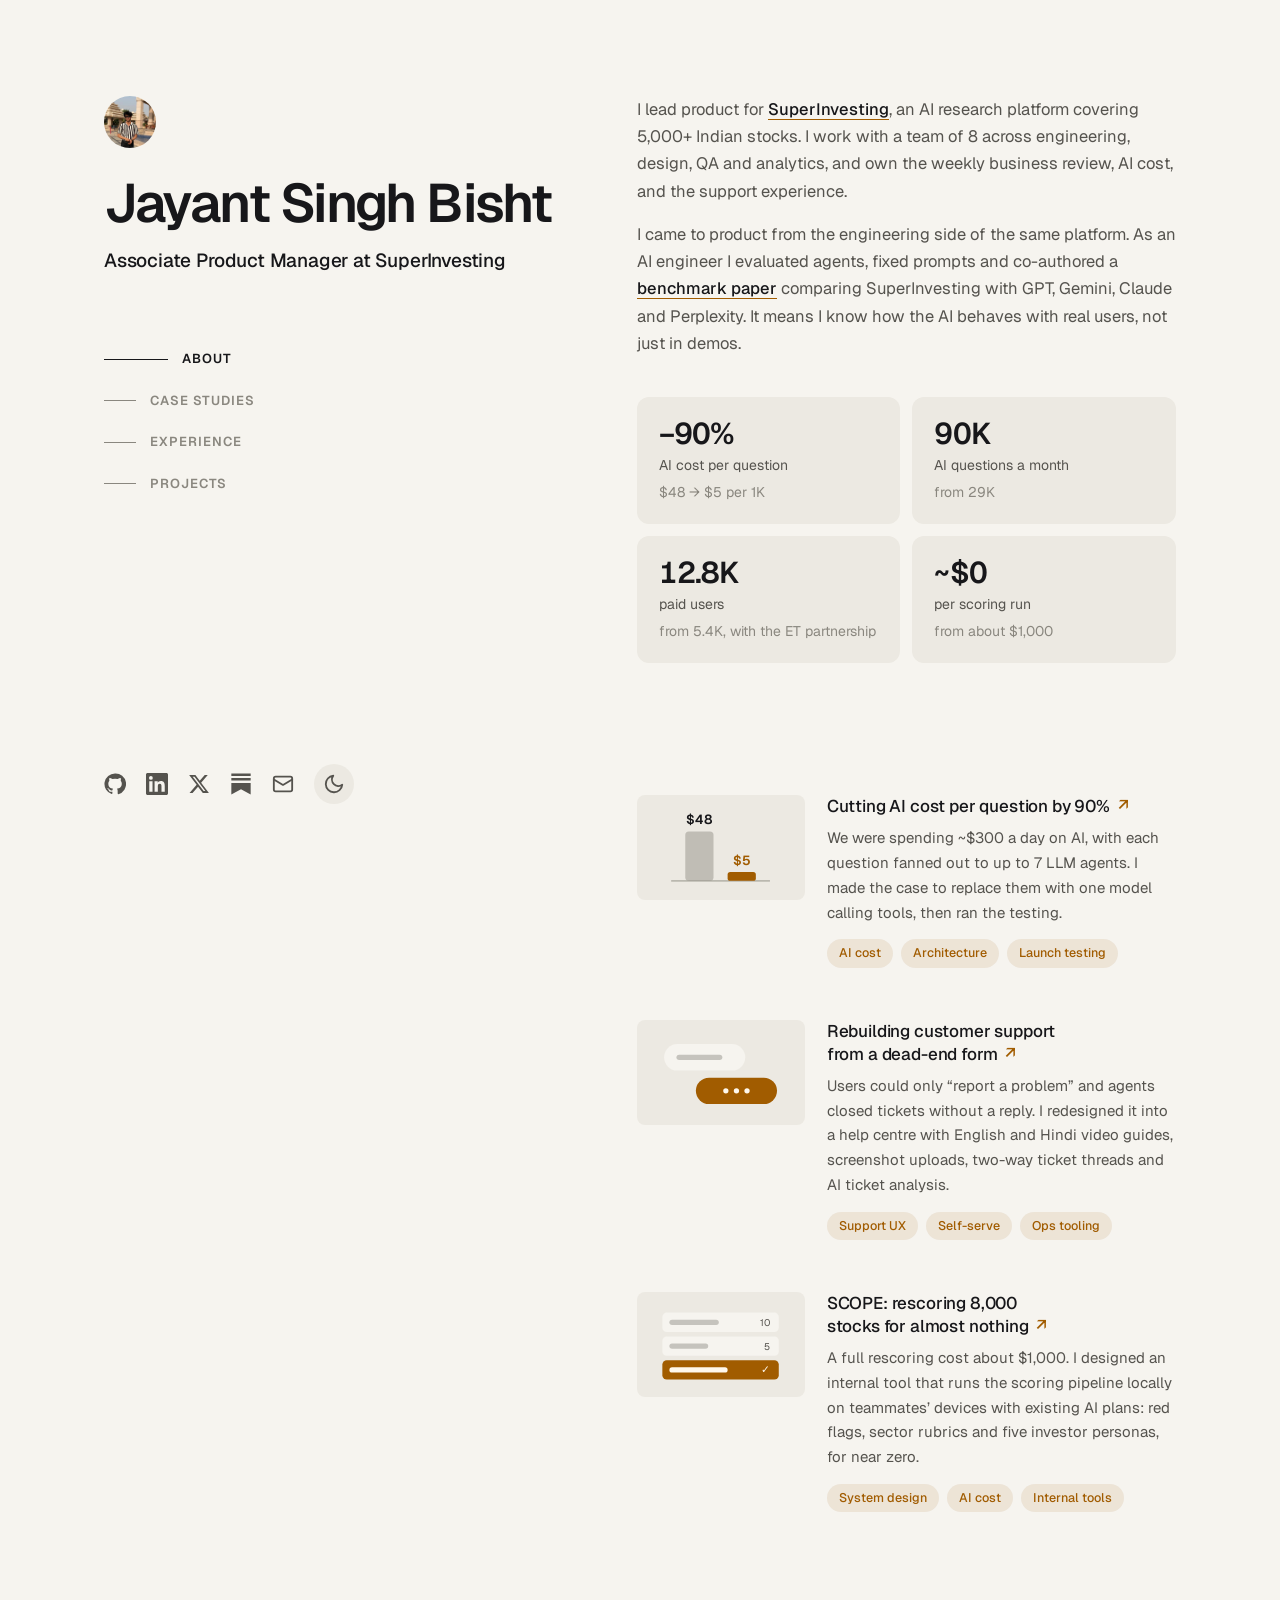
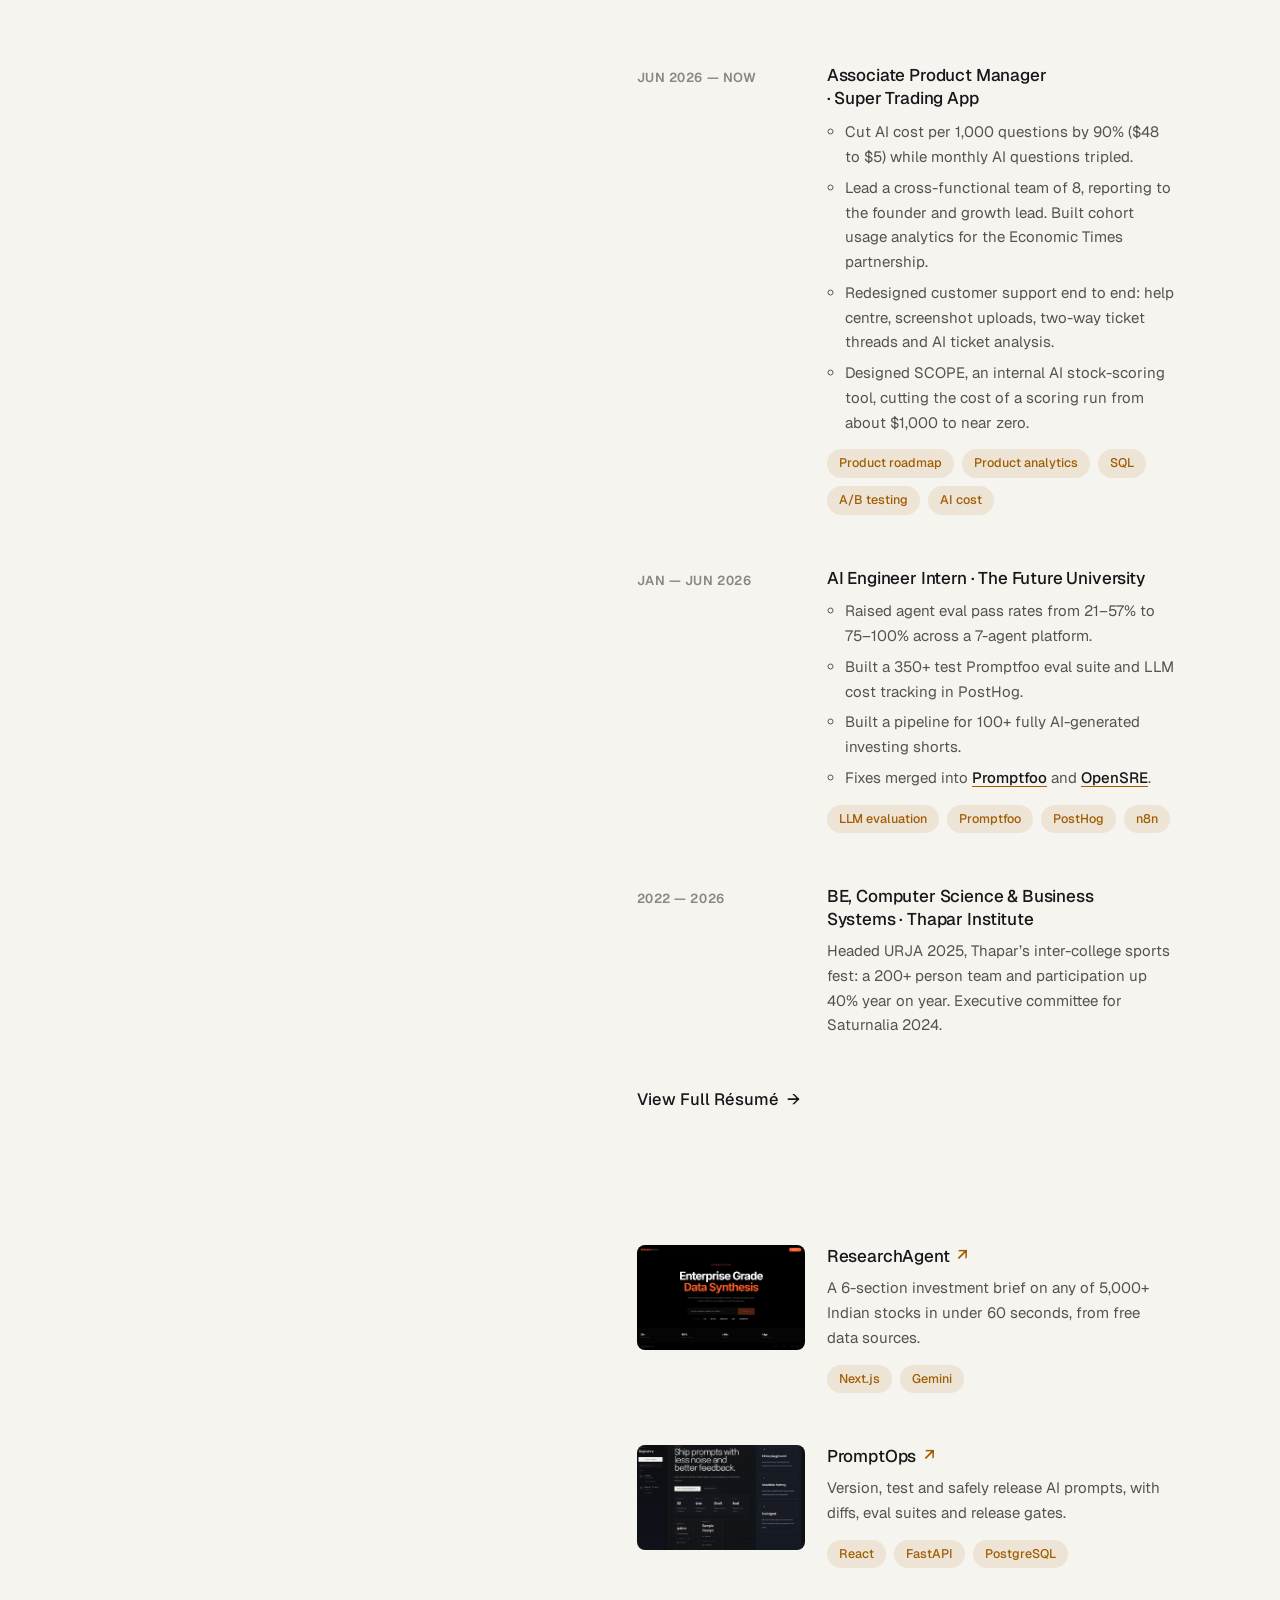
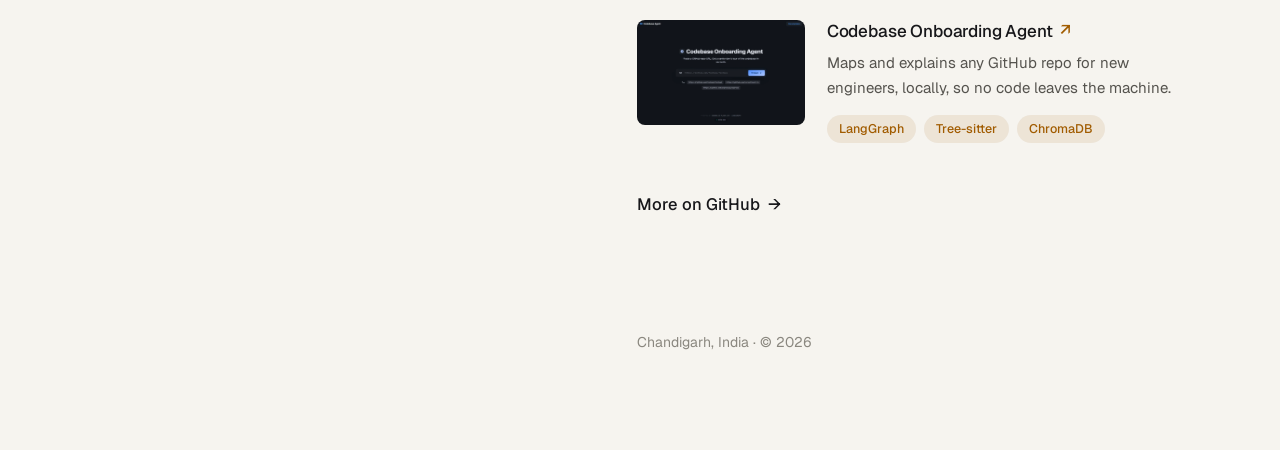
==== commit 61f5256f: "Update AI cost case study with architecture, build and testing details Co-Authored-By: Claude Opus 5" ====
--- a/index.html
+++ b/index.html
@@ -73,7 +73,7 @@
           <div class="thumb viz" aria-hidden="true"><svg viewBox="0 0 160 100" aria-hidden="true"><line class="line" x1="24" y1="86" x2="136" y2="86"/><rect class="mute" x="40" y="30" width="32" height="56" rx="4"/><text class="big" x="56" y="22" text-anchor="middle" font-size="15">$48</text><rect class="acc" x="88" y="76" width="32" height="10" rx="3"/><text class="acc-t" x="104" y="68" text-anchor="middle" font-size="15">$5</text></svg></div>
           <div>
             <h3><a href="/case-studies/ai-cost.html">Cutting AI cost per question by 90% <span class="arrow" aria-hidden="true">↗</span></a></h3>
-            <p>AI spend jumped 1.9x and everyone assumed it was growth. It was a model price hike. I made the case to replace 7 agents with one orchestrator, then switch models, and ran the launch testing.</p>
+            <p>We were spending ~$300 a day on AI, with each question fanned out to up to 7 LLM agents. I made the case to replace them with one model calling tools, then ran the testing.</p>
             <ul class="chips"><li>AI cost</li><li>Architecture</li><li>Launch testing</li></ul>
           </div>
         </li>
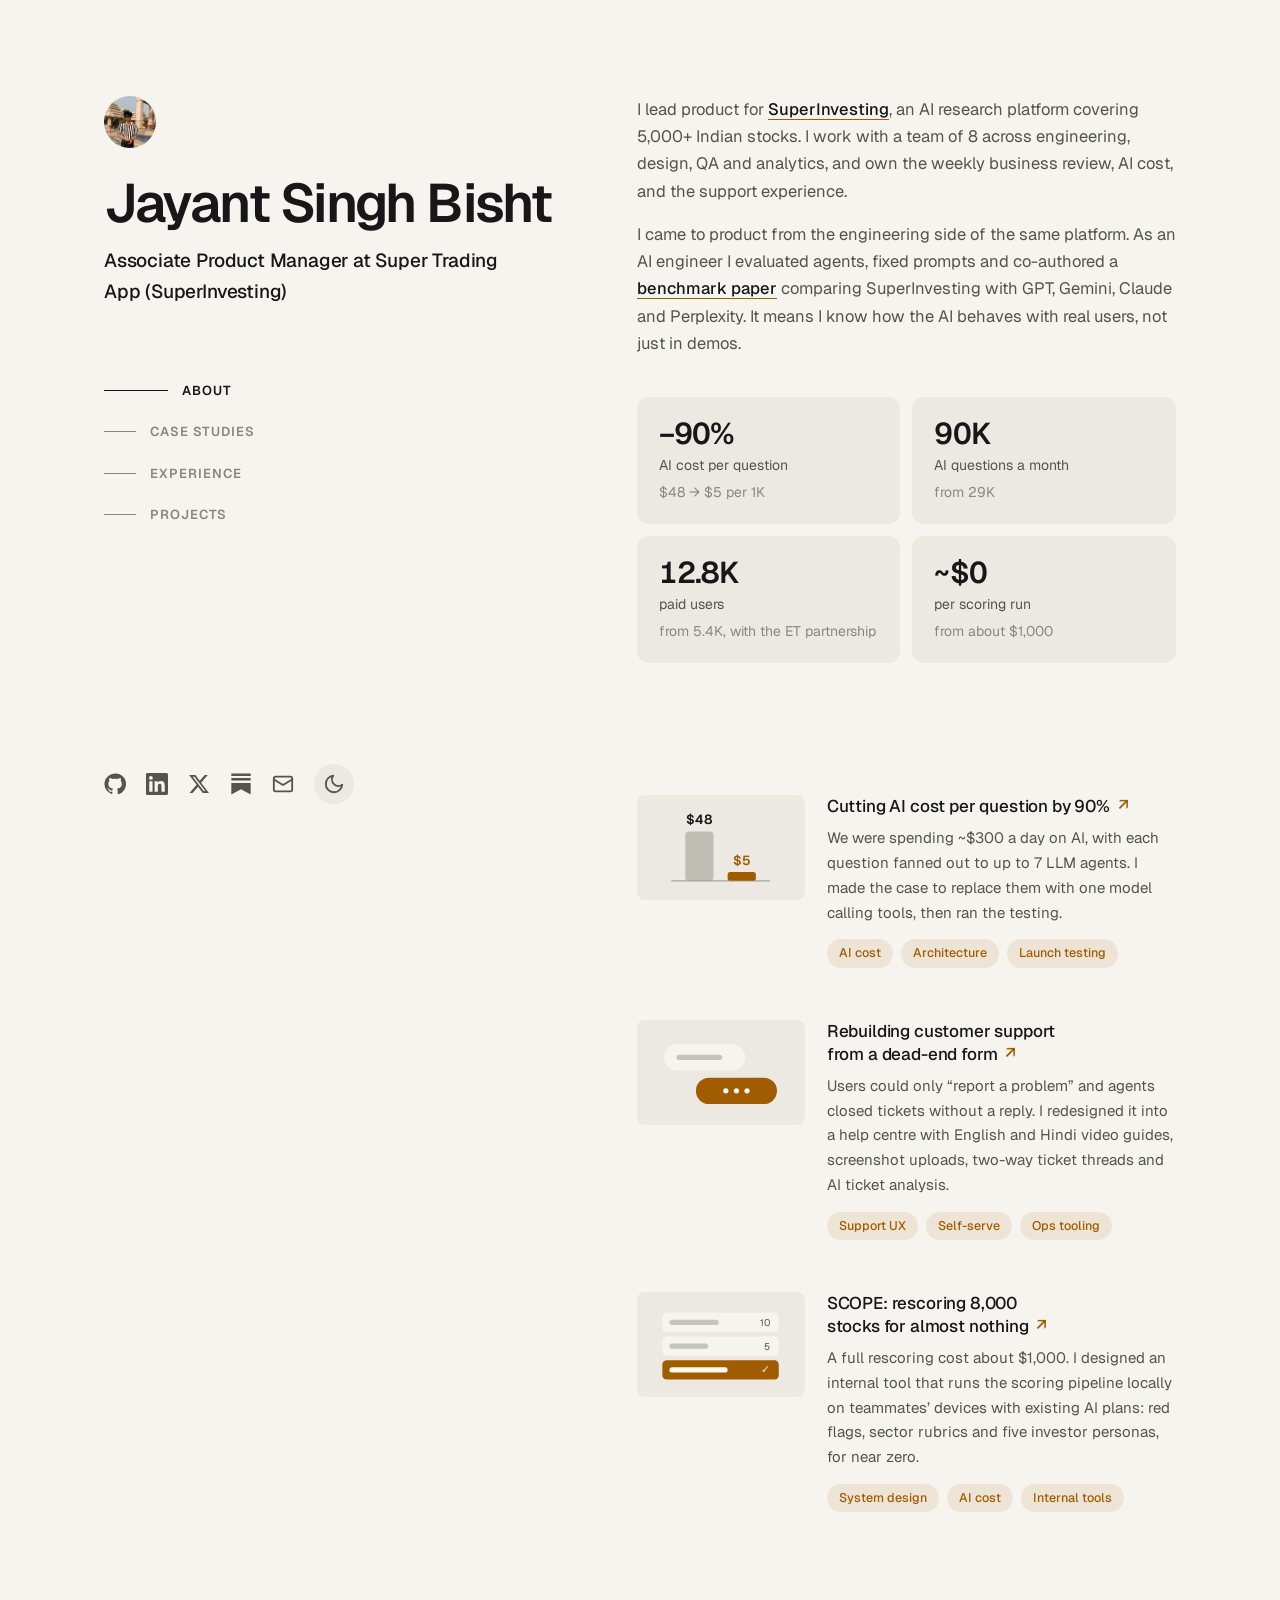
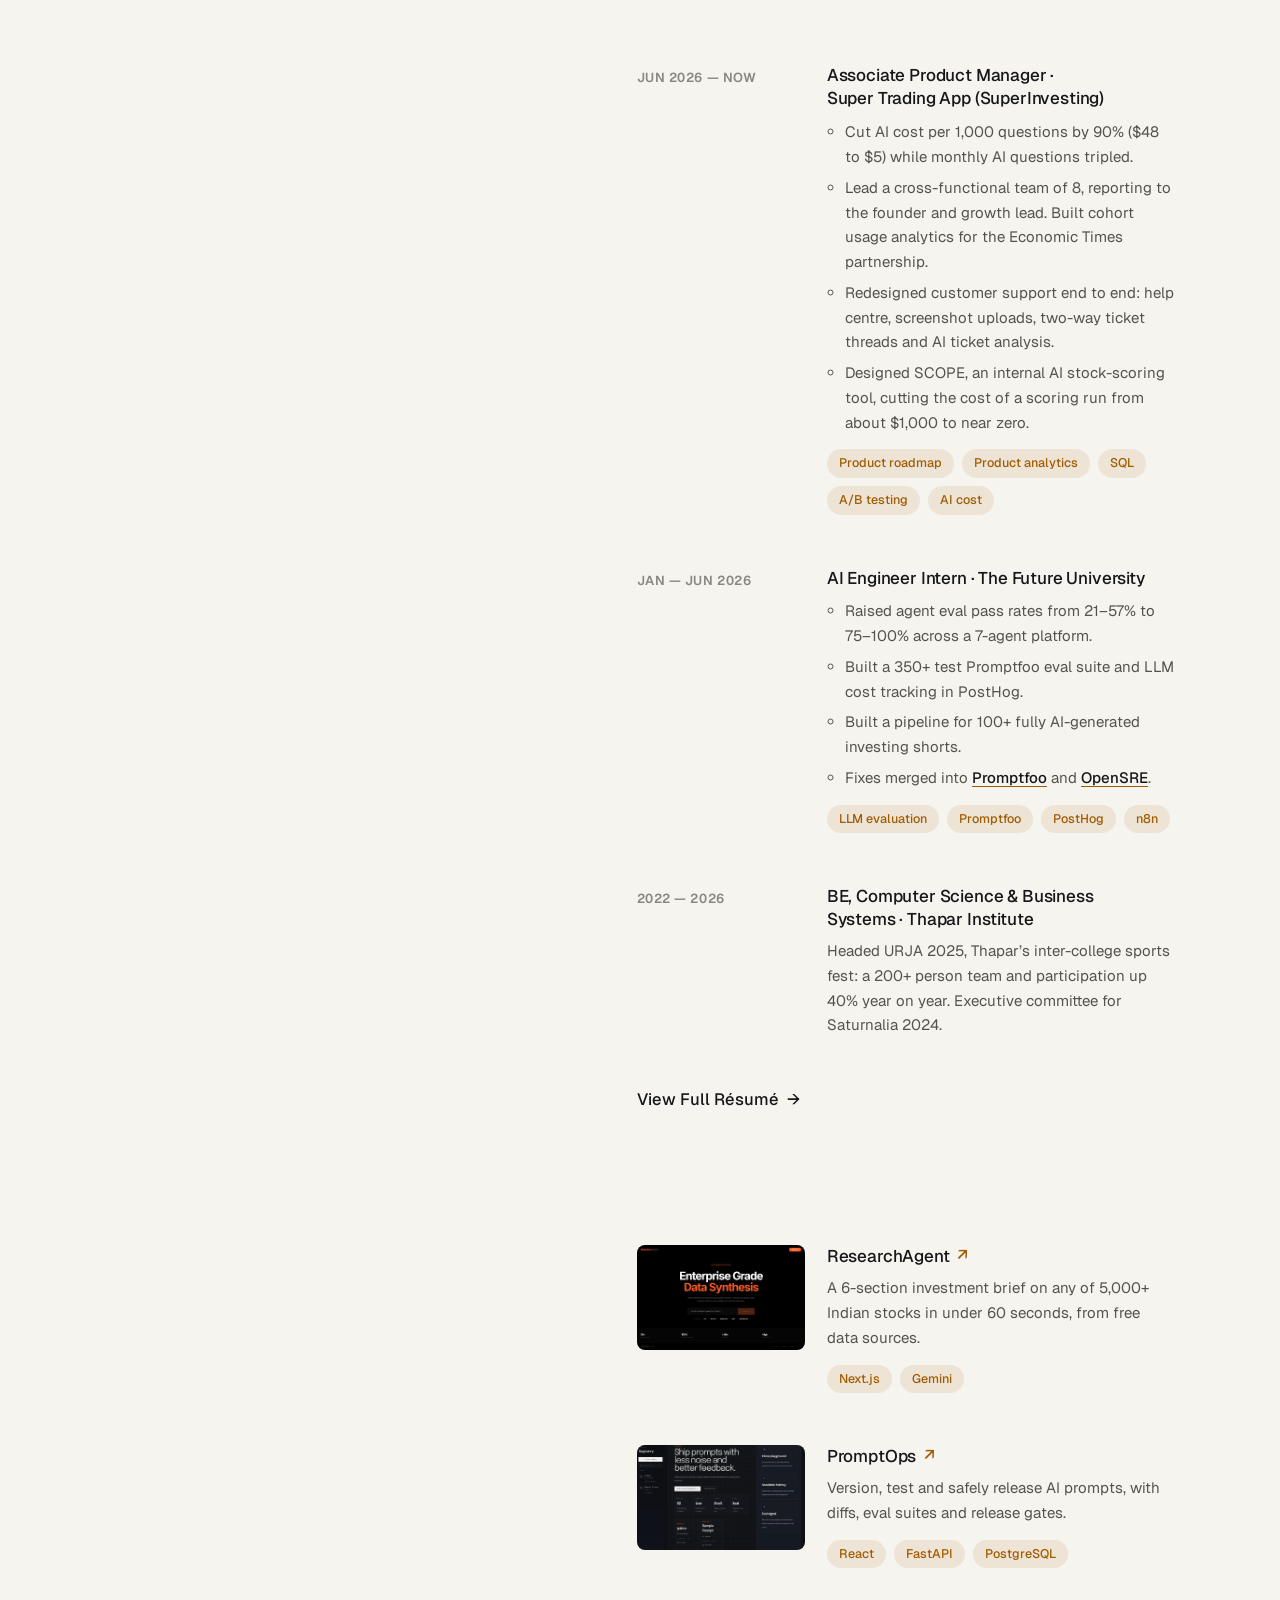
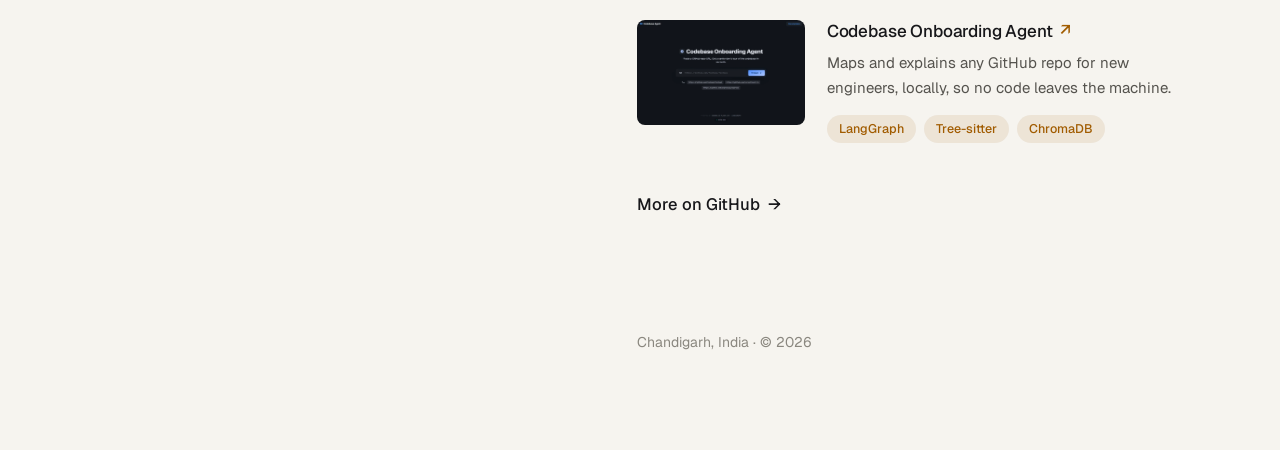
==== commit edb76aeb: "Use one company name: Super Trading App (SuperInvesting) Co-Authored-By: Claude Opus 5.5 <noreply@an" ====
--- a/index.html
+++ b/index.html
@@ -4,9 +4,9 @@
   <meta charset="utf-8" />
   <meta name="viewport" content="width=device-width, initial-scale=1" />
   <title>Jayant Singh Bisht</title>
-  <meta name="description" content="Associate Product Manager at SuperInvesting, an AI research platform for 5,000+ Indian stocks." />
+  <meta name="description" content="Associate Product Manager at Super Trading App (SuperInvesting), an AI research platform for 5,000+ Indian stocks." />
   <meta property="og:title" content="Jayant Singh Bisht" />
-  <meta property="og:description" content="Associate Product Manager at SuperInvesting, an AI research platform for 5,000+ Indian stocks." />
+  <meta property="og:description" content="Associate Product Manager at Super Trading App (SuperInvesting), an AI research platform for 5,000+ Indian stocks." />
   <meta property="og:type" content="website" />
   <meta property="og:url" content="https://jayantsinghbisht.vercel.app/" />
   <meta property="og:image" content="https://jayantsinghbisht.vercel.app/og.jpg" />
@@ -33,7 +33,7 @@
         <img src="/img/jayant.jpg" width="52" height="52" alt="" />
       </div>
       <h1 data-reveal>Jayant Singh Bisht</h1>
-      <p class="role" data-reveal>Associate Product Manager at SuperInvesting</p>
+      <p class="role" data-reveal>Associate Product Manager at Super Trading App (SuperInvesting)</p>
       <nav aria-label="Sections">
         <ul class="toc" data-reveal>
           <li><a href="#about">About</a></li>
@@ -102,7 +102,7 @@
         <li class="card" data-reveal>
           <div class="aside num">Jun 2026 — Now</div>
           <div>
-            <h3>Associate Product Manager · Super Trading App</h3>
+            <h3>Associate Product Manager · Super Trading App (SuperInvesting)</h3>
             <ul class="points">
               <li>Cut AI cost per 1,000 questions by 90% ($48 to $5) while monthly AI questions tripled.</li>
               <li>Lead a cross-functional team of 8, reporting to the founder and growth lead. Built cohort usage analytics for the Economic Times partnership.</li>
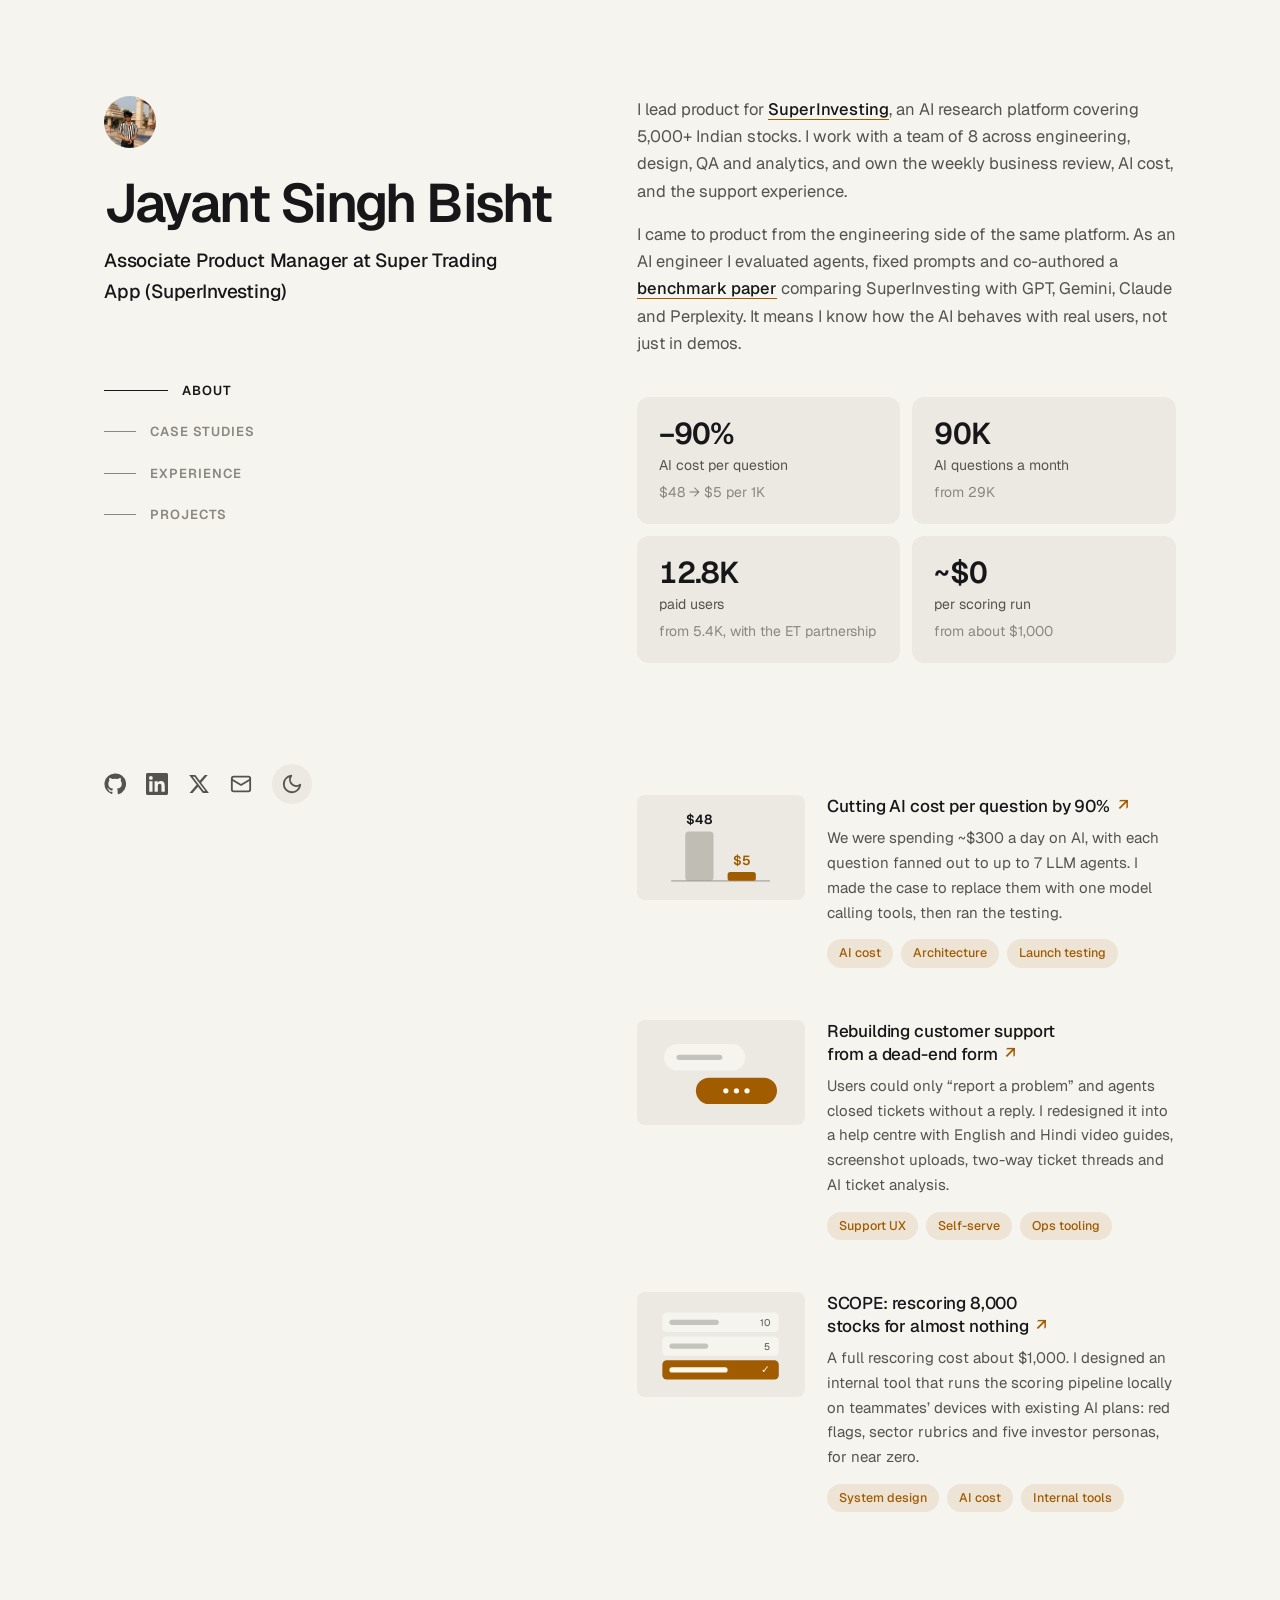
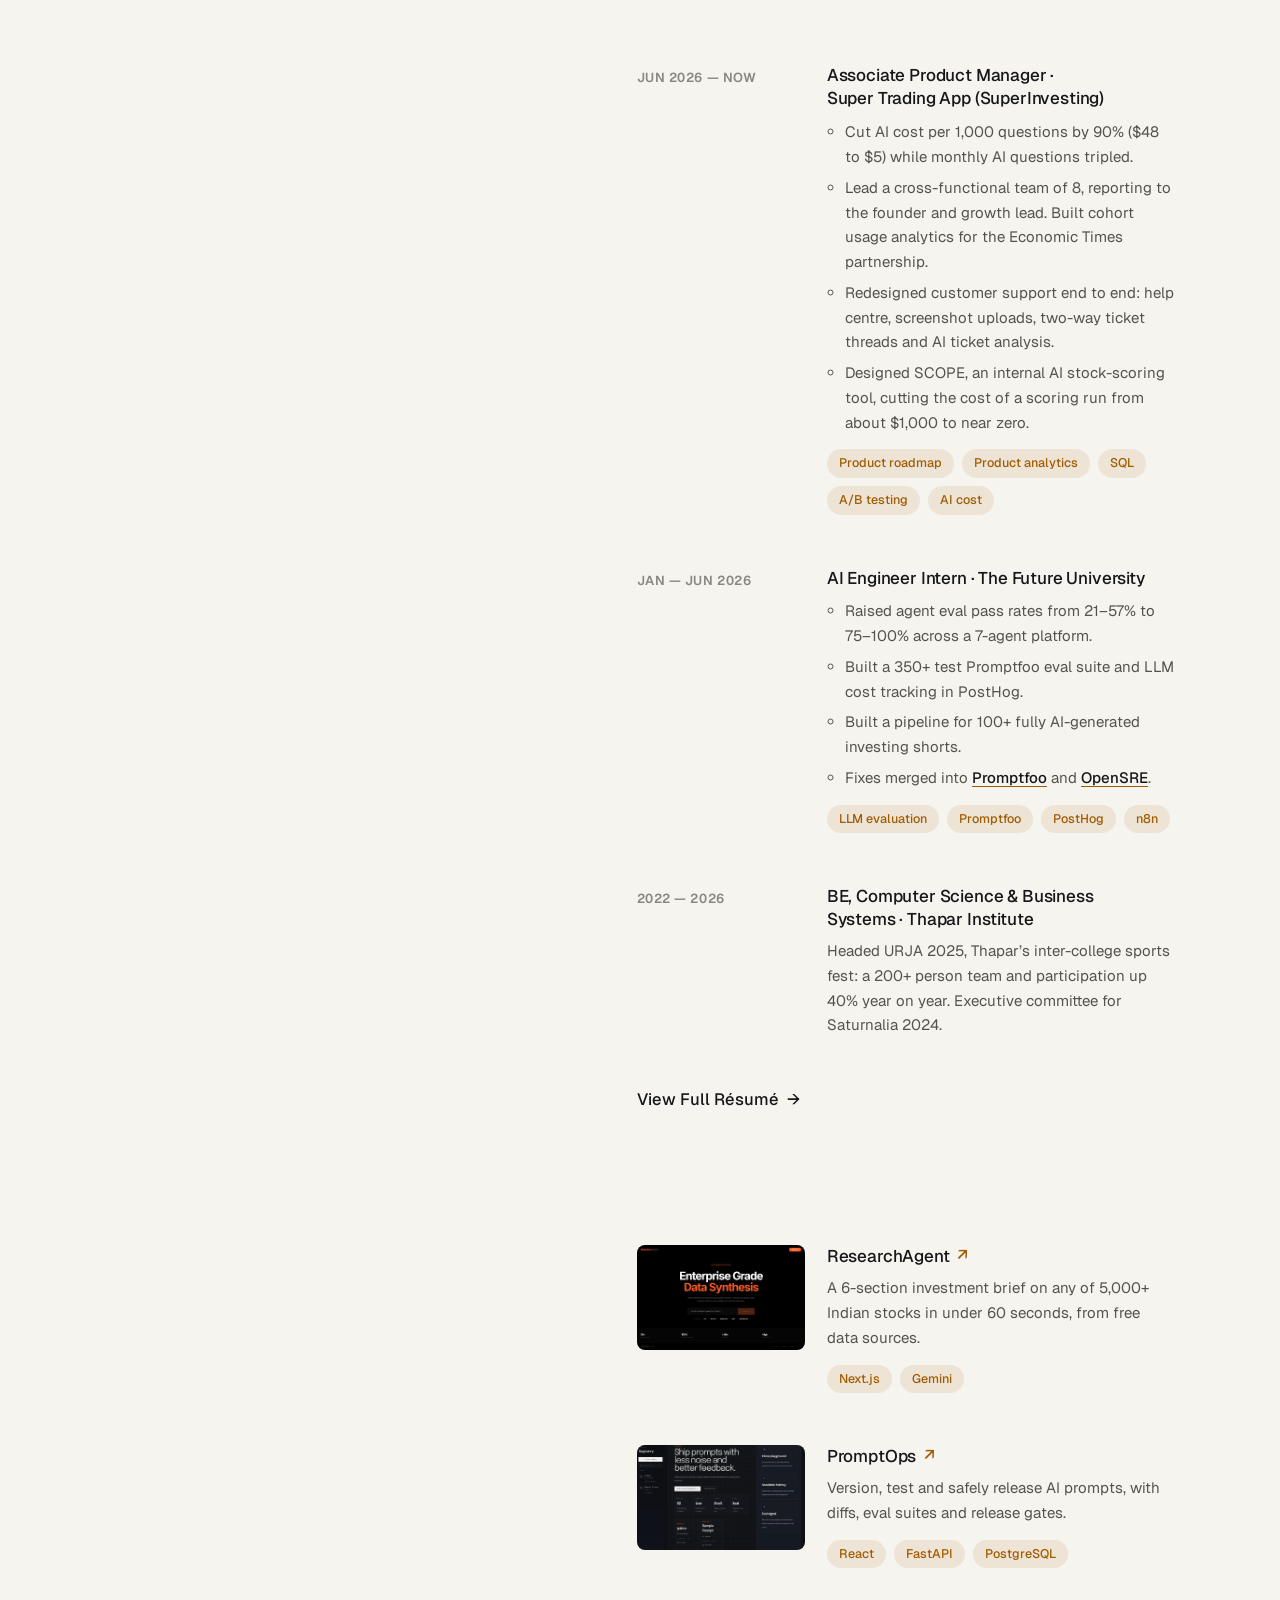
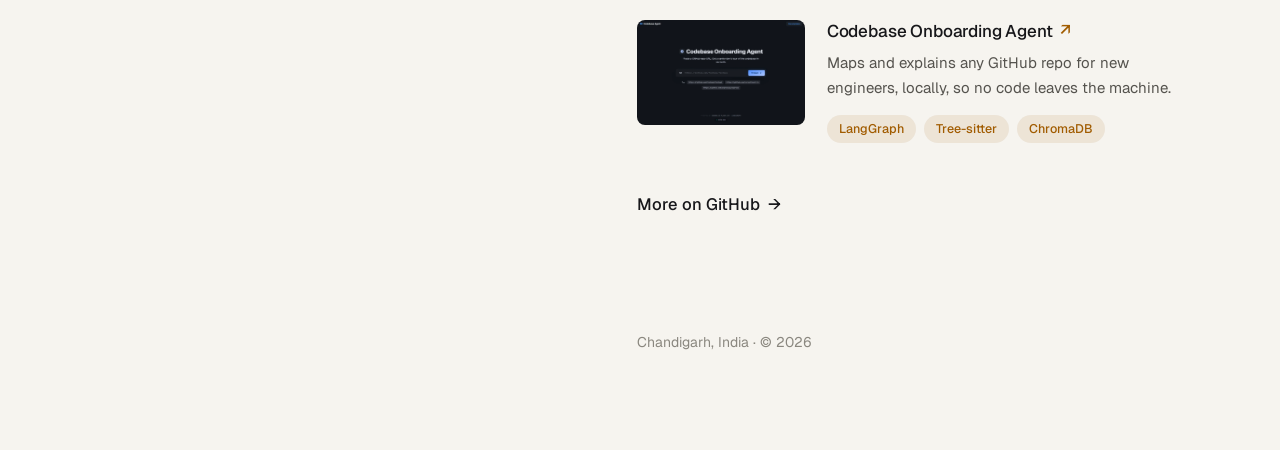
==== commit 84fd2b2b: "AI cost case study: interactive volume / intensity / price split; remove Substack link Readers can c" ====
--- a/index.html
+++ b/index.html
@@ -47,7 +47,6 @@
       <li><a href="https://github.com/KindaJayant" target="_blank" rel="noopener" aria-label="GitHub"><svg viewBox="0 0 24 24" fill="currentColor" aria-hidden="true"><path d="M12 .5a11.5 11.5 0 0 0-3.64 22.41c.58.1.79-.25.79-.56v-2c-3.2.7-3.88-1.37-3.88-1.37-.52-1.33-1.28-1.69-1.28-1.69-1.05-.71.08-.7.08-.7 1.16.08 1.77 1.19 1.77 1.19 1.03 1.77 2.71 1.26 3.37.96.1-.75.4-1.26.73-1.55-2.55-.29-5.24-1.28-5.24-5.69 0-1.26.45-2.28 1.18-3.09-.12-.29-.51-1.46.11-3.05 0 0 .97-.31 3.17 1.18a11 11 0 0 1 5.77 0c2.2-1.49 3.17-1.18 3.17-1.18.63 1.59.23 2.76.11 3.05.74.81 1.18 1.83 1.18 3.09 0 4.42-2.69 5.39-5.26 5.68.41.36.78 1.06.78 2.14v3.17c0 .31.21.67.8.56A11.5 11.5 0 0 0 12 .5Z"/></svg></a></li>
       <li><a href="https://www.linkedin.com/in/jayantsinghbisht/" target="_blank" rel="noopener" aria-label="LinkedIn"><svg viewBox="0 0 24 24" fill="currentColor" aria-hidden="true"><path d="M20.45 20.45h-3.56v-5.57c0-1.33-.02-3.04-1.85-3.04-1.86 0-2.14 1.45-2.14 2.95v5.66H9.35V9h3.41v1.56h.05c.48-.9 1.64-1.85 3.37-1.85 3.6 0 4.27 2.37 4.27 5.46v6.28ZM5.34 7.43a2.06 2.06 0 1 1 0-4.13 2.06 2.06 0 0 1 0 4.13ZM7.12 20.45H3.56V9h3.56v11.45ZM22.22 0H1.77C.79 0 0 .77 0 1.73v20.54C0 23.23.79 24 1.77 24h20.45c.98 0 1.78-.77 1.78-1.73V1.73C24 .77 23.2 0 22.22 0Z"/></svg></a></li>
       <li><a href="https://x.com/kindajayant" target="_blank" rel="noopener" aria-label="X"><svg viewBox="0 0 24 24" fill="currentColor" aria-hidden="true"><path d="M18.24 2.25h3.31l-7.23 8.26 8.5 11.24h-6.66l-5.21-6.82-5.97 6.82H1.67l7.73-8.84L1.25 2.25h6.83l4.71 6.23 5.45-6.23Zm-1.16 17.52h1.83L7.08 4.13H5.12l11.96 15.64Z"/></svg></a></li>
-      <li><a href="https://kindajayant.substack.com" target="_blank" rel="noopener" aria-label="Substack"><svg viewBox="0 0 24 24" fill="currentColor" aria-hidden="true"><path d="M22.54 8.25H1.46V5.4h21.08v2.85ZM1.46 10.9v12.6L12 17.6l10.54 5.9V10.9H1.46ZM22.54.5H1.46v2.85h21.08V.5Z"/></svg></a></li>
       <li><a href="mailto:iamjayant246@gmail.com" aria-label="Email"><svg viewBox="0 0 24 24" fill="none" stroke="currentColor" stroke-width="2" stroke-linecap="round" stroke-linejoin="round" aria-hidden="true"><rect x="2" y="4" width="20" height="16" rx="2"/><path d="m22 7-10 6L2 7"/></svg></a></li>
       <li><button class="theme-toggle" type="button" aria-label="Switch theme"><svg class="moon" viewBox="0 0 24 24" fill="none" stroke="currentColor" stroke-width="2" stroke-linecap="round" stroke-linejoin="round" aria-hidden="true"><path d="M21 12.8A9 9 0 1 1 11.2 3a7 7 0 0 0 9.8 9.8Z"/></svg><svg class="sun" viewBox="0 0 24 24" fill="none" stroke="currentColor" stroke-width="2" stroke-linecap="round" stroke-linejoin="round" aria-hidden="true"><circle cx="12" cy="12" r="4"/><path d="M12 2v2M12 20v2M4.9 4.9l1.4 1.4M17.7 17.7l1.4 1.4M2 12h2M20 12h2M4.9 19.1l1.4-1.4M17.7 6.3l1.4-1.4"/></svg></button></li>
     </ul>
@@ -140,7 +139,7 @@
       <h2 class="block-title">Projects</h2>
       <ul class="cards" data-stagger>
         <li class="card" data-reveal>
-          <div class="thumb"><img src="/img/researchagent.webp" width="1440" height="900" alt="" loading="lazy" /></div>
+          <div class="thumb"><img src="/img/researchagent.webp" width="1440" height="900" alt="ResearchAgent: an investment brief generated for an Indian stock" decoding="async" /></div>
           <div>
             <h3><a href="https://analyst-project-ten.vercel.app/" target="_blank" rel="noopener">ResearchAgent <span class="arrow" aria-hidden="true">↗</span></a></h3>
             <p>A 6-section investment brief on any of 5,000+ Indian stocks in under 60 seconds, from free data sources.</p>
@@ -148,7 +147,7 @@
           </div>
         </li>
         <li class="card" data-reveal>
-          <div class="thumb"><img src="/img/promptops.webp" width="1440" height="900" alt="" loading="lazy" /></div>
+          <div class="thumb"><img src="/img/promptops.webp" width="1440" height="900" alt="PromptOps: prompt versions, eval results and release gates" decoding="async" /></div>
           <div>
             <h3><a href="https://prompt-ops-tool.vercel.app/" target="_blank" rel="noopener">PromptOps <span class="arrow" aria-hidden="true">↗</span></a></h3>
             <p>Version, test and safely release AI prompts, with diffs, eval suites and release gates.</p>
@@ -156,9 +155,9 @@
           </div>
         </li>
         <li class="card" data-reveal>
-          <div class="thumb"><img src="/img/onboarding.webp" width="1440" height="900" alt="" loading="lazy" /></div>
+          <div class="thumb"><img src="/img/onboarding.webp" width="1440" height="900" alt="Codebase Onboarding Agent: a GitHub repo mapped and explained" decoding="async" /></div>
           <div>
-            <h3><a href="https://codebase-onboarding-agent-r6wv.onrender.com/" target="_blank" rel="noopener">Codebase Onboarding Agent <span class="arrow" aria-hidden="true">↗</span></a></h3>
+            <h3><a href="https://github.com/KindaJayant/codebase-onboarding-agent" target="_blank" rel="noopener">Codebase Onboarding Agent <span class="arrow" aria-hidden="true">↗</span></a></h3>
             <p>Maps and explains any GitHub repo for new engineers, locally, so no code leaves the machine.</p>
             <ul class="chips"><li>LangGraph</li><li>Tree-sitter</li><li>ChromaDB</li></ul>
           </div>
--- a/styles.css
+++ b/styles.css
@@ -254,3 +254,62 @@
 
 /* Jump links: show the target section with no fade (beats the .in transition) */
 .js [data-reveal].in.now { opacity: 1; transform: none; transition: none; }
+
+/* Case study: interactive volume / intensity / price split */
+.split-calc { background: var(--raise); border-radius: 12px; padding: 24px; margin-block: 8px 40px; }
+.split-calc h3 { margin: 0; font-size: 17px; }
+.sc-head p { margin: 4px 0 0; color: var(--soft); font-size: 15px; }
+.sc-presets { display: flex; flex-wrap: wrap; gap: 8px; margin-top: 14px; }
+.sc-presets button {
+  height: 32px; padding: 0 12px; border-radius: 999px; cursor: pointer;
+  border: 1px solid color-mix(in srgb, var(--dim) 45%, transparent);
+  background: none; color: var(--soft); font: 500 13px var(--font);
+  transition: color 120ms, border-color 120ms, background-color 120ms;
+}
+.sc-presets button[aria-pressed="true"] { color: var(--accent-ink); background: var(--accent); border-color: var(--accent); }
+@media (hover: hover) { .sc-presets button[aria-pressed="false"]:hover { color: var(--ink); border-color: var(--soft); } }
+.sc-presets button:active { transform: scale(0.97); transition: transform 140ms cubic-bezier(0.23, 1, 0.32, 1); }
+
+.sc-grid { display: grid; grid-template-columns: minmax(0, 1fr) 112px 112px; gap: 8px 10px; align-items: center; margin-top: 20px; }
+.sc-col { font-size: 13px; color: var(--dim); text-align: right; }
+.sc-row-label { font-size: 15px; }
+.sc-row-label em { display: block; font-style: normal; font-size: 12px; color: var(--dim); }
+.sc-grid input {
+  width: 100%; height: 38px; padding: 0 10px; text-align: right;
+  font: 15px var(--font); font-variant-numeric: tabular-nums; color: var(--ink);
+  background: var(--ground); border: 1px solid color-mix(in srgb, var(--dim) 40%, transparent); border-radius: 8px;
+  caret-color: var(--accent);
+}
+.sc-grid input:focus-visible { outline: 2px solid var(--accent); outline-offset: 1px; border-color: transparent; }
+
+.sc-out { margin-top: 24px; padding-top: 20px; border-top: 1px solid color-mix(in srgb, var(--dim) 25%, transparent); }
+.sc-label { margin: 0; font-size: 14px; color: var(--soft); }
+.sc-total { margin: 2px 0 0; color: var(--ink); font-size: 40px; font-weight: 600; letter-spacing: -0.03em; line-height: 1.1; font-variant-numeric: tabular-nums; }
+.sc-sentence { margin: 8px 0 0; color: var(--soft); font-size: 15px; text-wrap: pretty; }
+
+.sc-bars { margin-top: 18px; }
+.sc-row { display: grid; grid-template-columns: 128px minmax(0, 1fr) 72px; gap: 10px; align-items: center; height: 32px; font-size: 14px; }
+.sc-name { color: var(--soft); }
+.sc-value { text-align: right; white-space: nowrap; font-variant-numeric: tabular-nums; }
+.sc-track { position: relative; height: 14px; border-left: 1px solid color-mix(in srgb, var(--dim) 50%, transparent); }
+.sc-bar { position: absolute; inset: 0; transform-origin: left center; border-radius: 2px; background: var(--ink); }
+.sc-bar[data-kind="down"] { background: var(--accent); }
+.sc-bar[data-kind="up"] { background: var(--dim); }
+.sc-bar[data-kind="flat"] { background: transparent; }
+.sc-bars.animate .sc-bar { transition: transform 220ms cubic-bezier(0.23, 1, 0.32, 1); }
+.sc-note { margin: 14px 0 0; font-size: 13px; color: var(--dim); }
+
+@media (max-width: 560px) {
+  .split-calc { padding: 18px; }
+  .sc-grid { grid-template-columns: minmax(0, 1fr) minmax(0, 1fr); }
+  .sc-grid > span:first-child { display: none; }
+  .sc-row-label { grid-column: 1 / -1; margin-top: 6px; }
+  .sc-col { text-align: left; }
+  .sc-grid input { height: 44px; }
+  .sc-row { grid-template-columns: 112px minmax(0, 1fr) 64px; font-size: 13px; }
+  .sc-total { font-size: 34px; }
+}
+@media (prefers-reduced-motion: reduce) {
+  .sc-bars.animate .sc-bar { transition: none; }
+  .sc-presets button:active { transform: none; }
+}
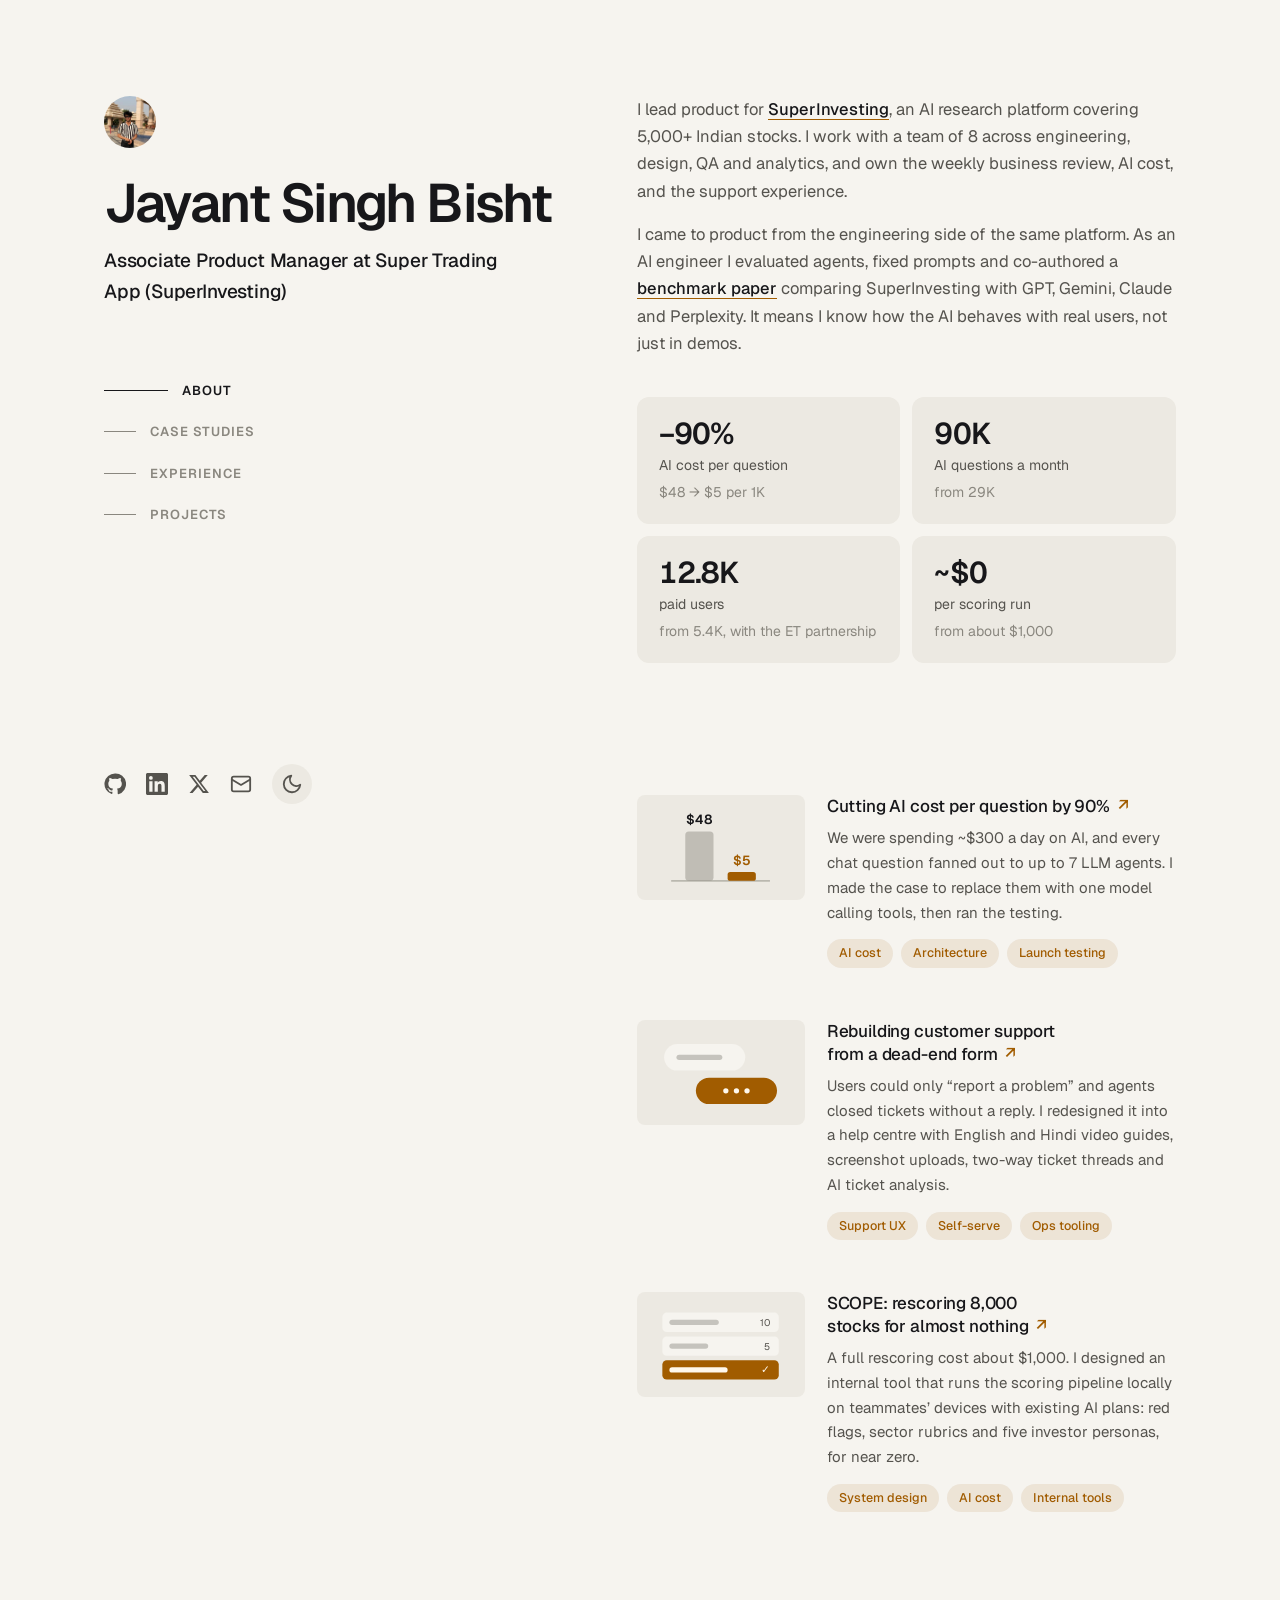
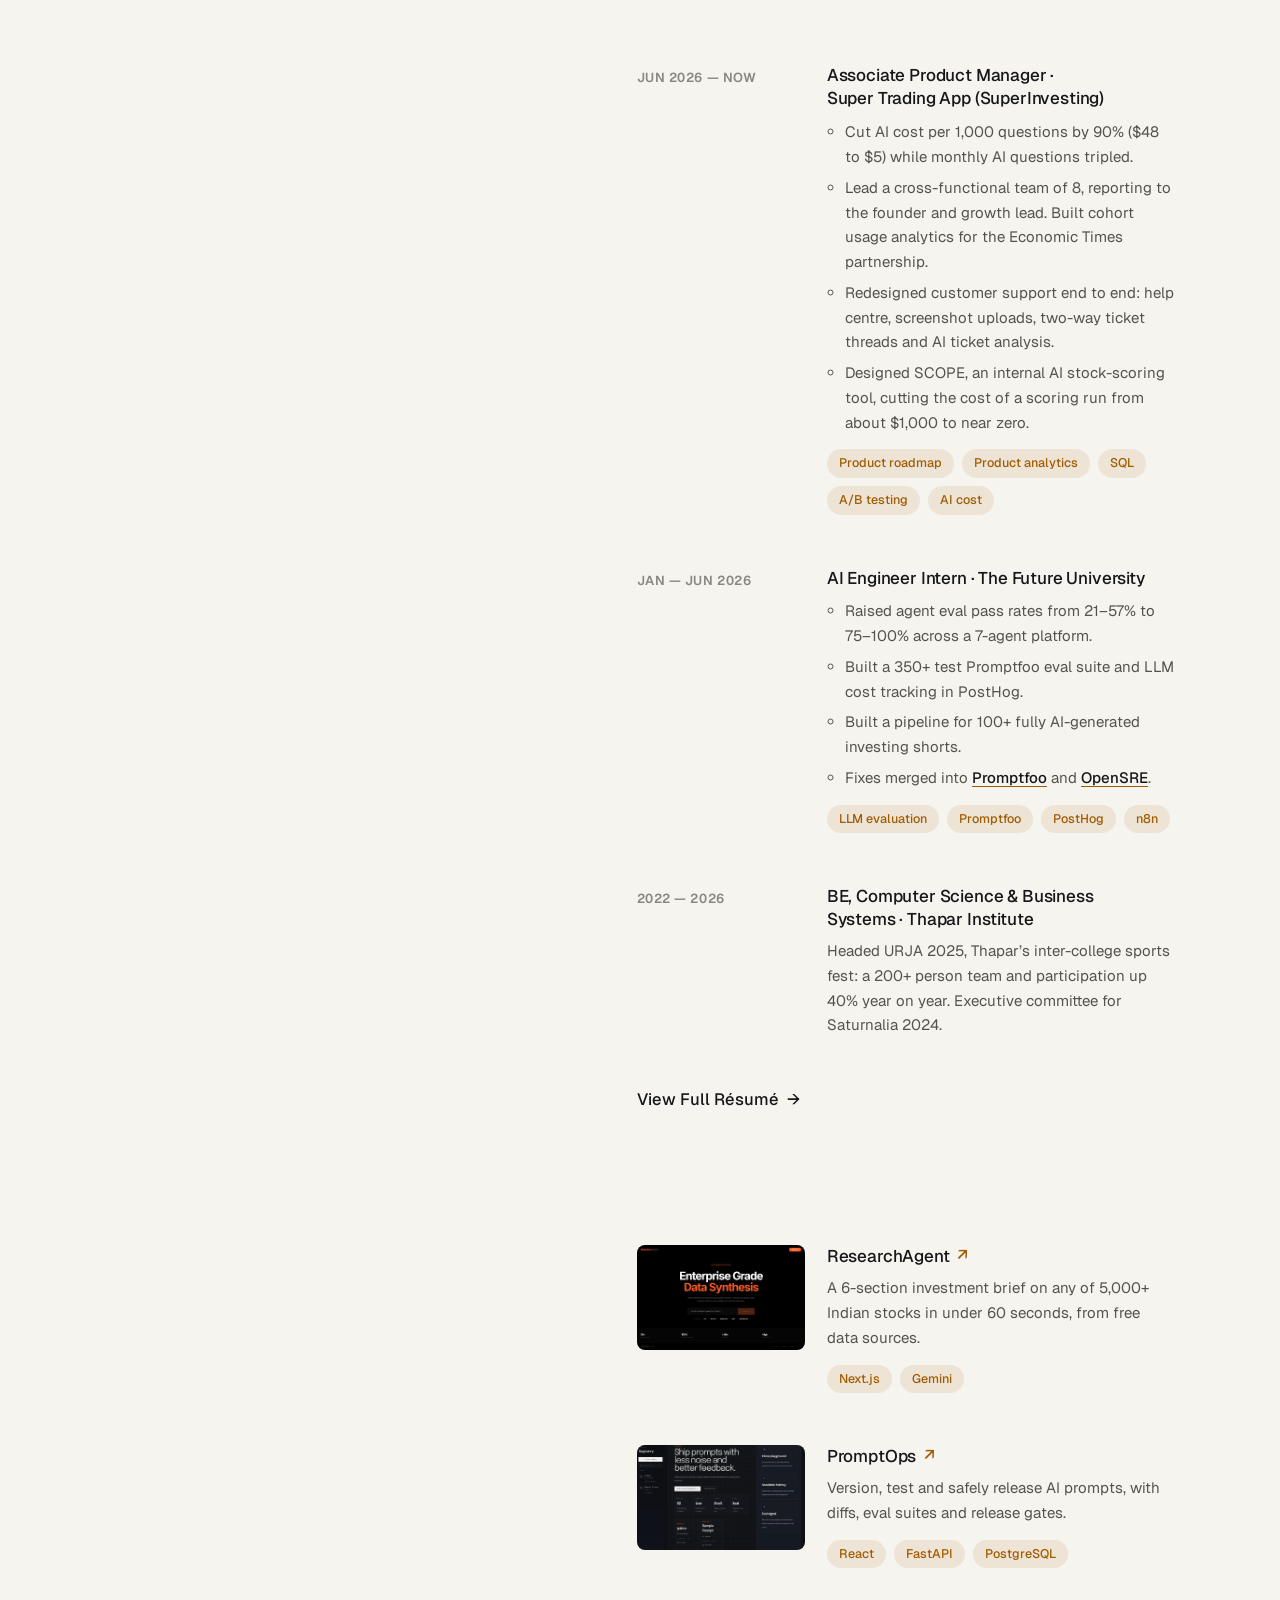
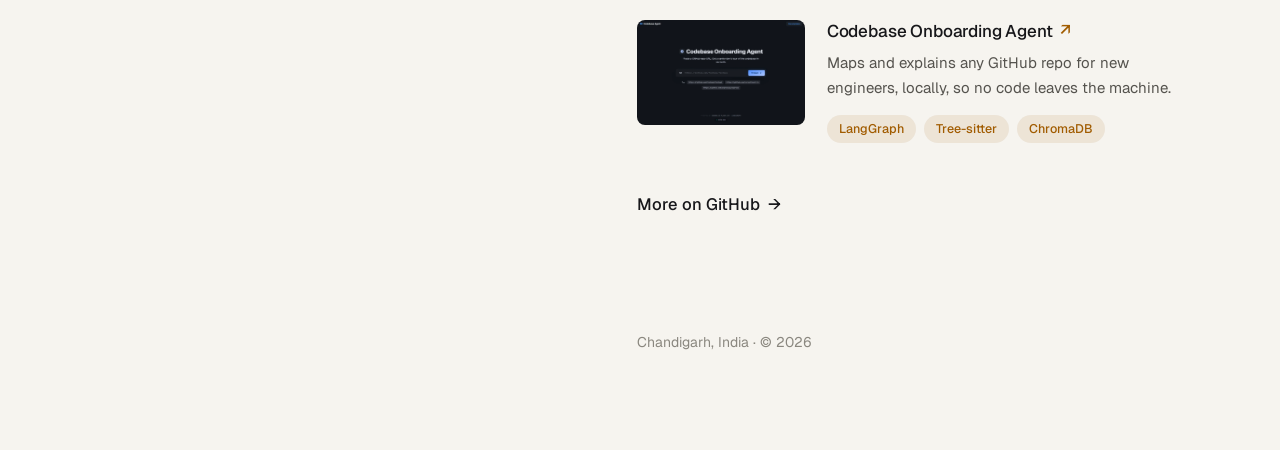
==== commit 8cc3b8e7: "AI cost case study: make clear $300/day was all AI spend, not just chat Co-Authored-By: Claude Opus " ====
--- a/index.html
+++ b/index.html
@@ -72,7 +72,7 @@
           <div class="thumb viz" aria-hidden="true"><svg viewBox="0 0 160 100" aria-hidden="true"><line class="line" x1="24" y1="86" x2="136" y2="86"/><rect class="mute" x="40" y="30" width="32" height="56" rx="4"/><text class="big" x="56" y="22" text-anchor="middle" font-size="15">$48</text><rect class="acc" x="88" y="76" width="32" height="10" rx="3"/><text class="acc-t" x="104" y="68" text-anchor="middle" font-size="15">$5</text></svg></div>
           <div>
             <h3><a href="/case-studies/ai-cost.html">Cutting AI cost per question by 90% <span class="arrow" aria-hidden="true">↗</span></a></h3>
-            <p>We were spending ~$300 a day on AI, with each question fanned out to up to 7 LLM agents. I made the case to replace them with one model calling tools, then ran the testing.</p>
+            <p>We were spending ~$300 a day on AI, and every chat question fanned out to up to 7 LLM agents. I made the case to replace them with one model calling tools, then ran the testing.</p>
             <ul class="chips"><li>AI cost</li><li>Architecture</li><li>Launch testing</li></ul>
           </div>
         </li>
